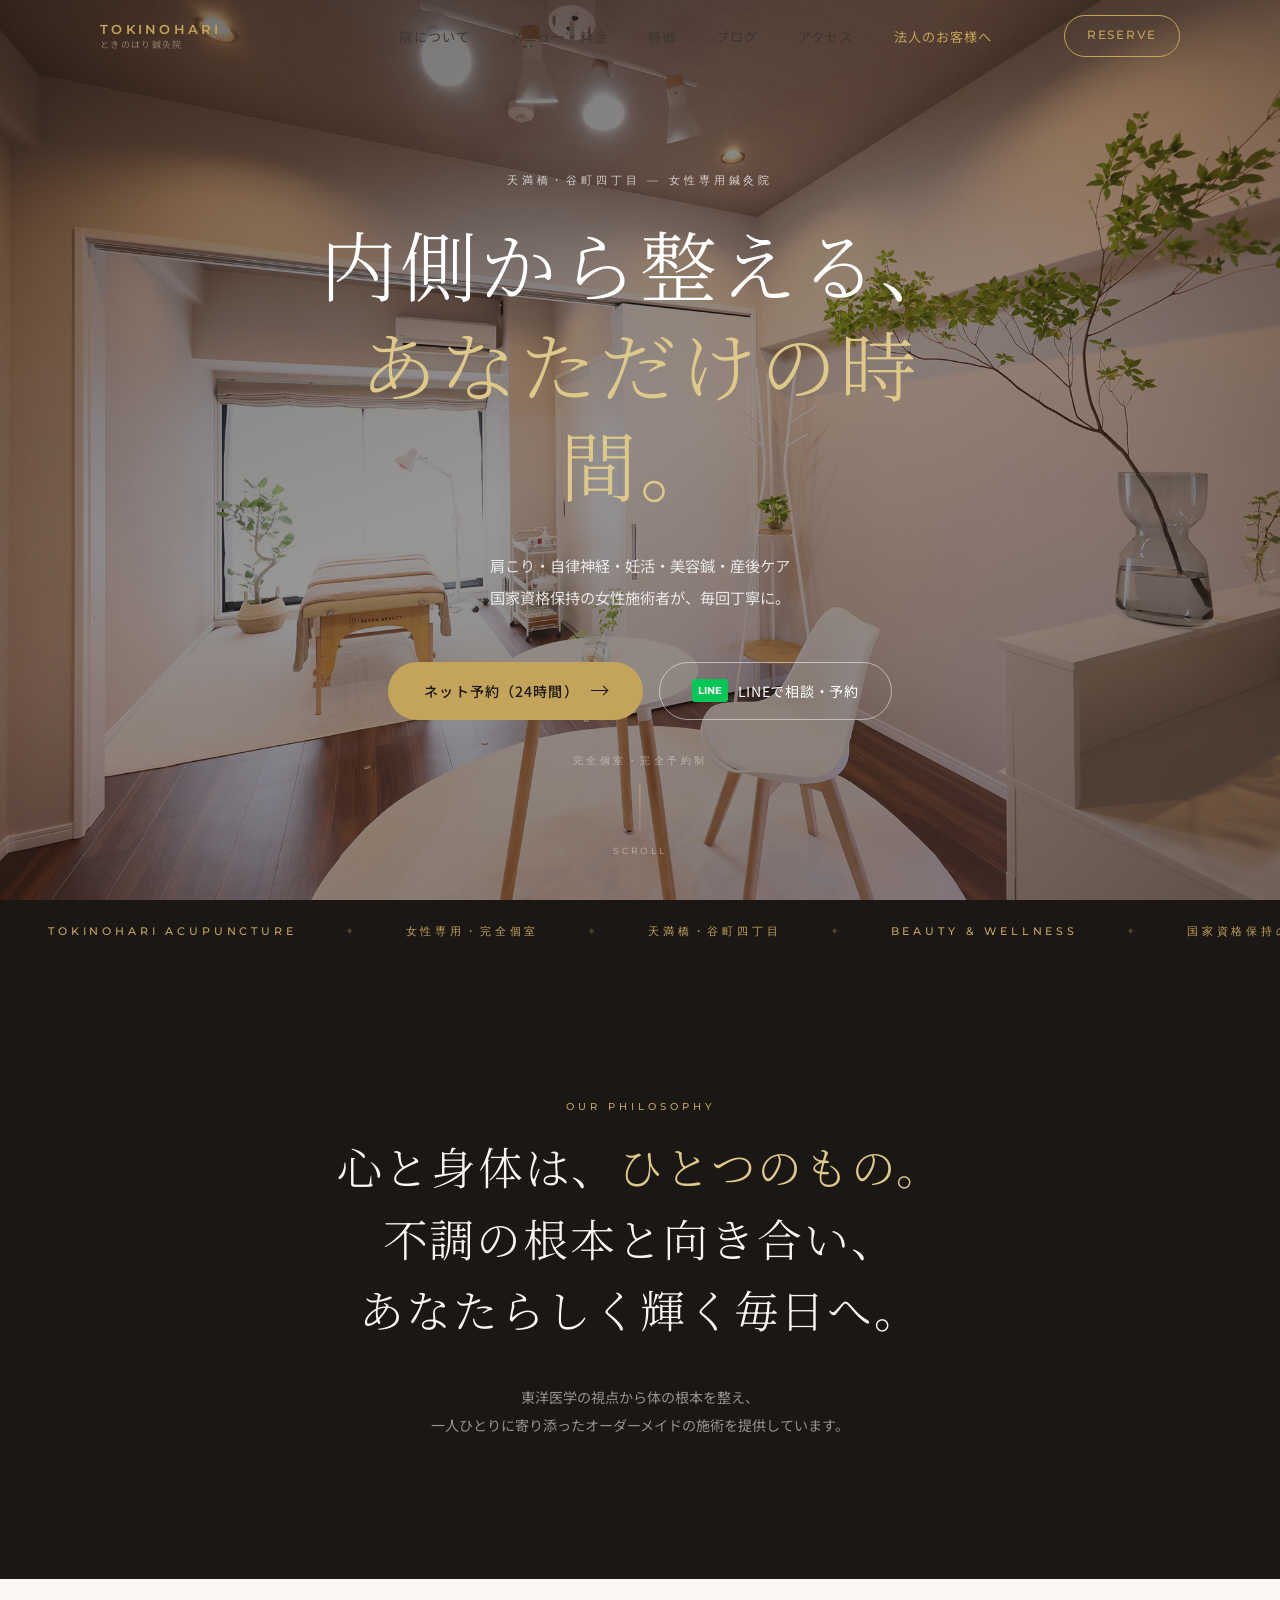
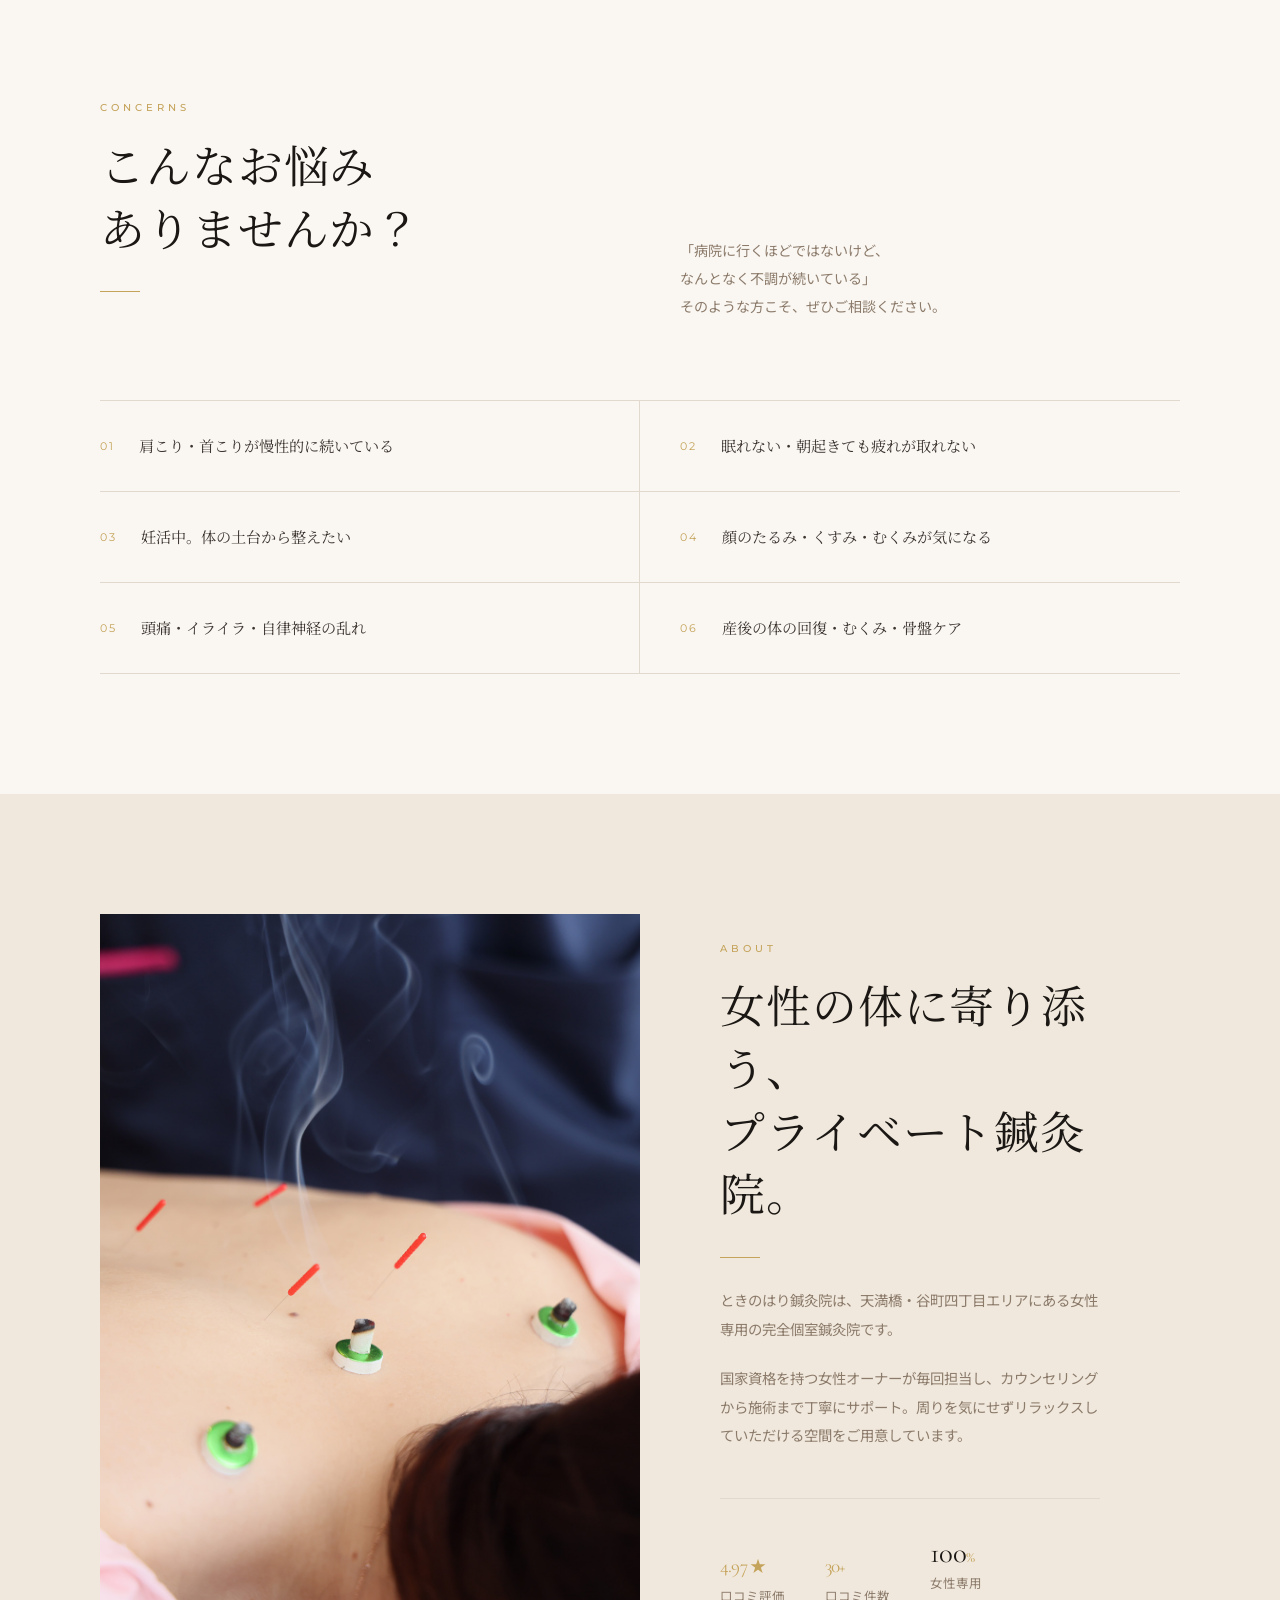
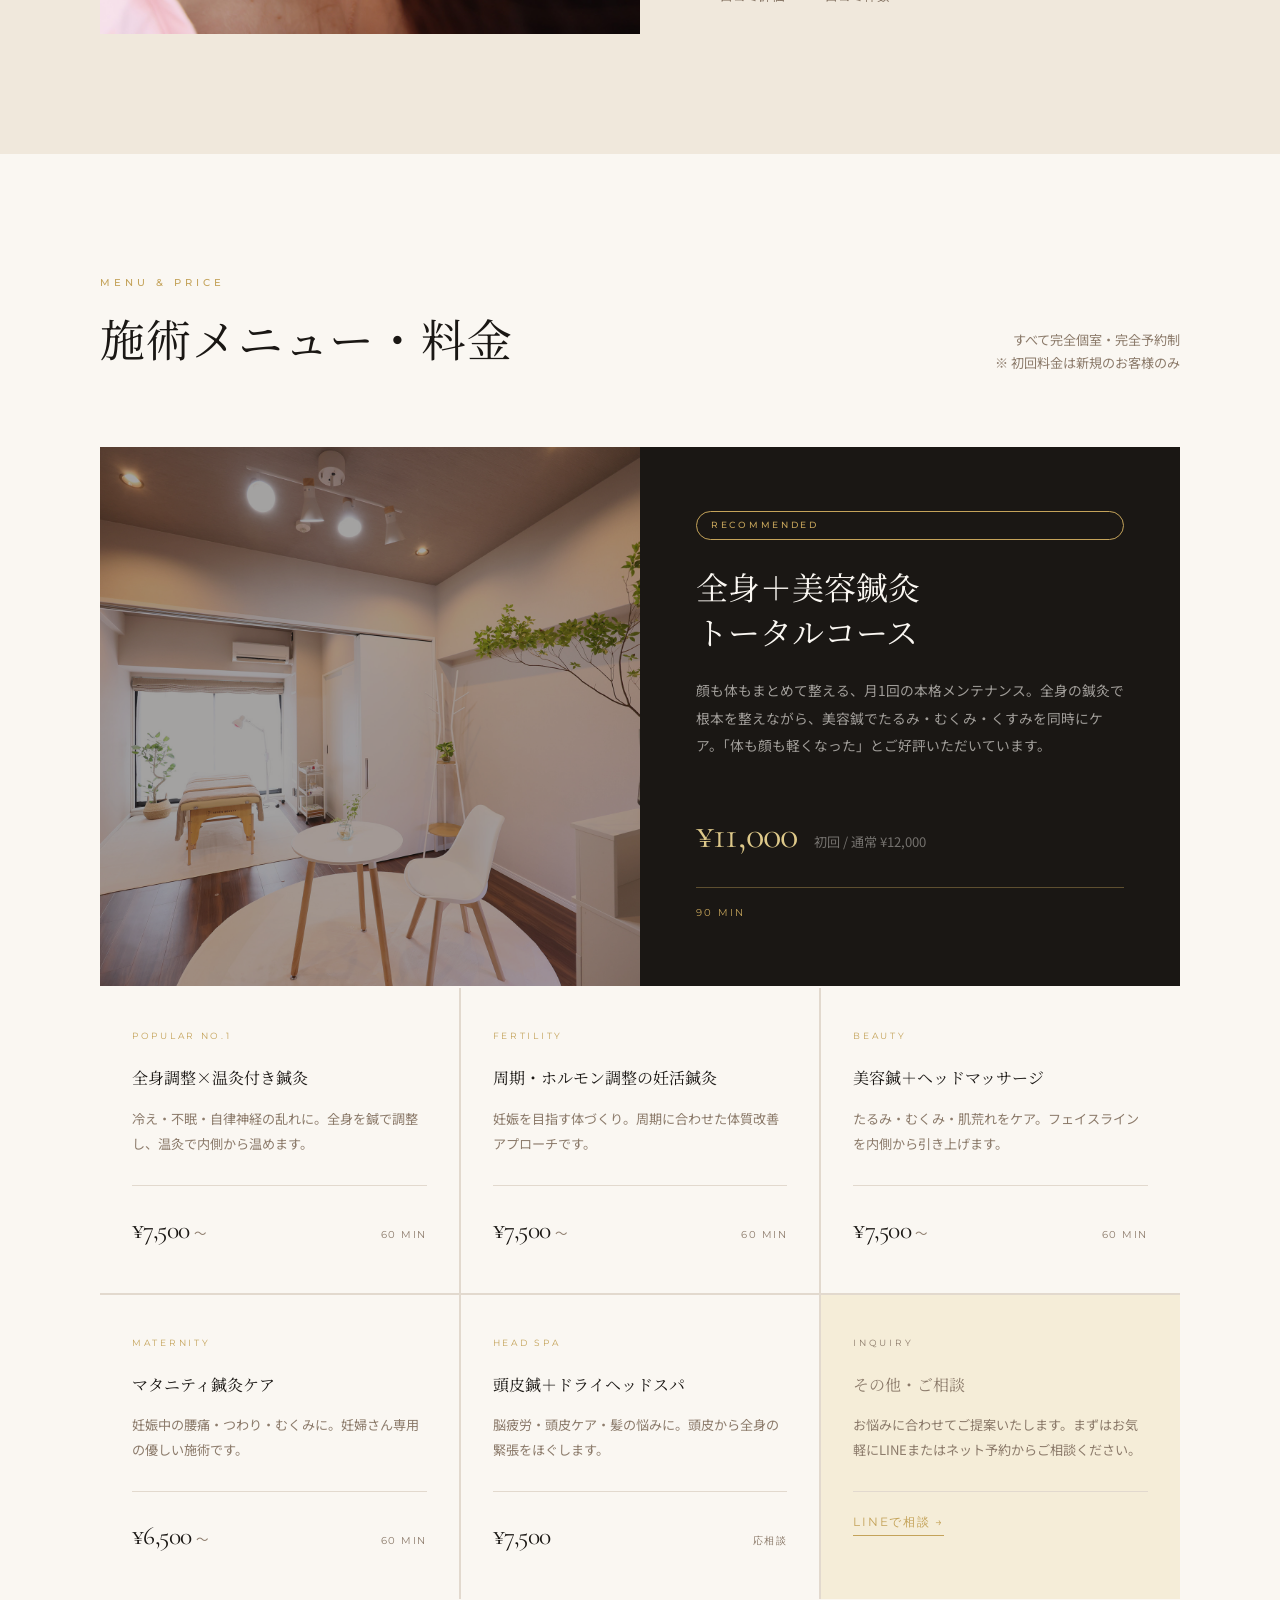
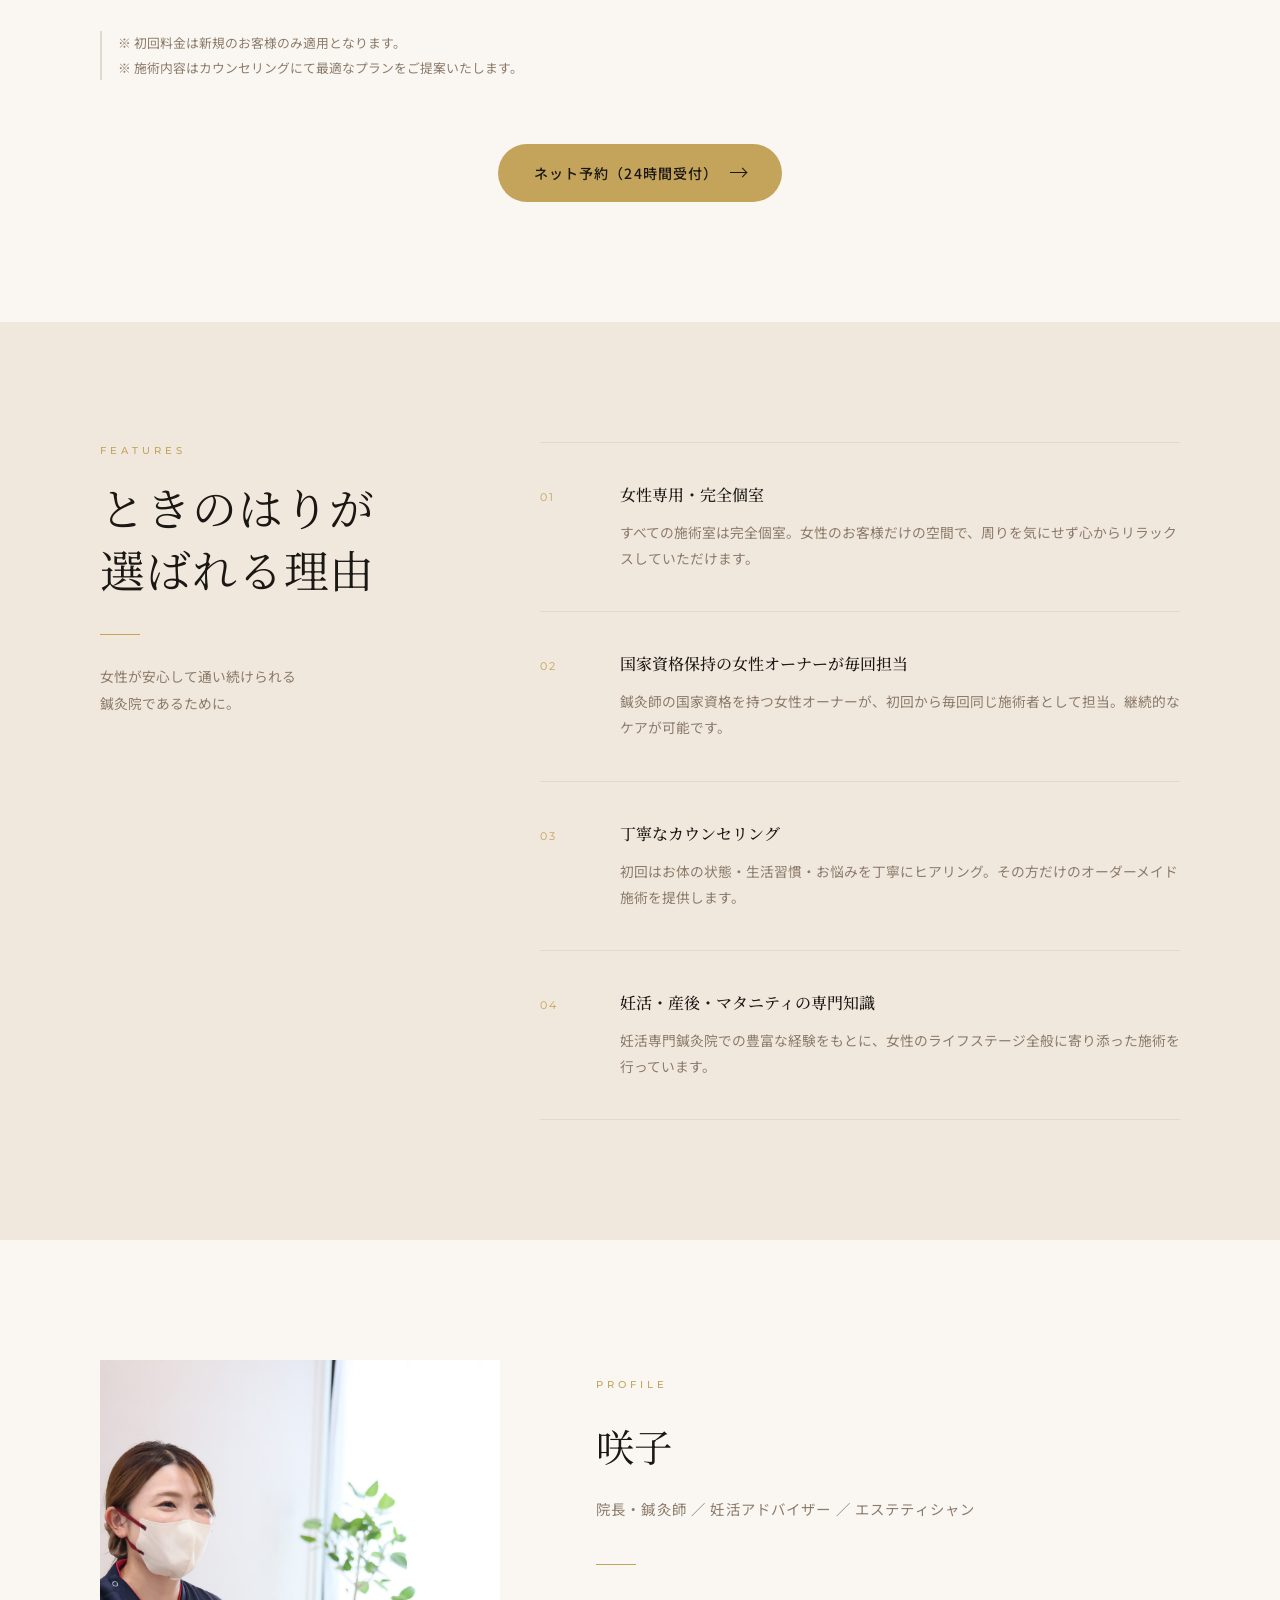
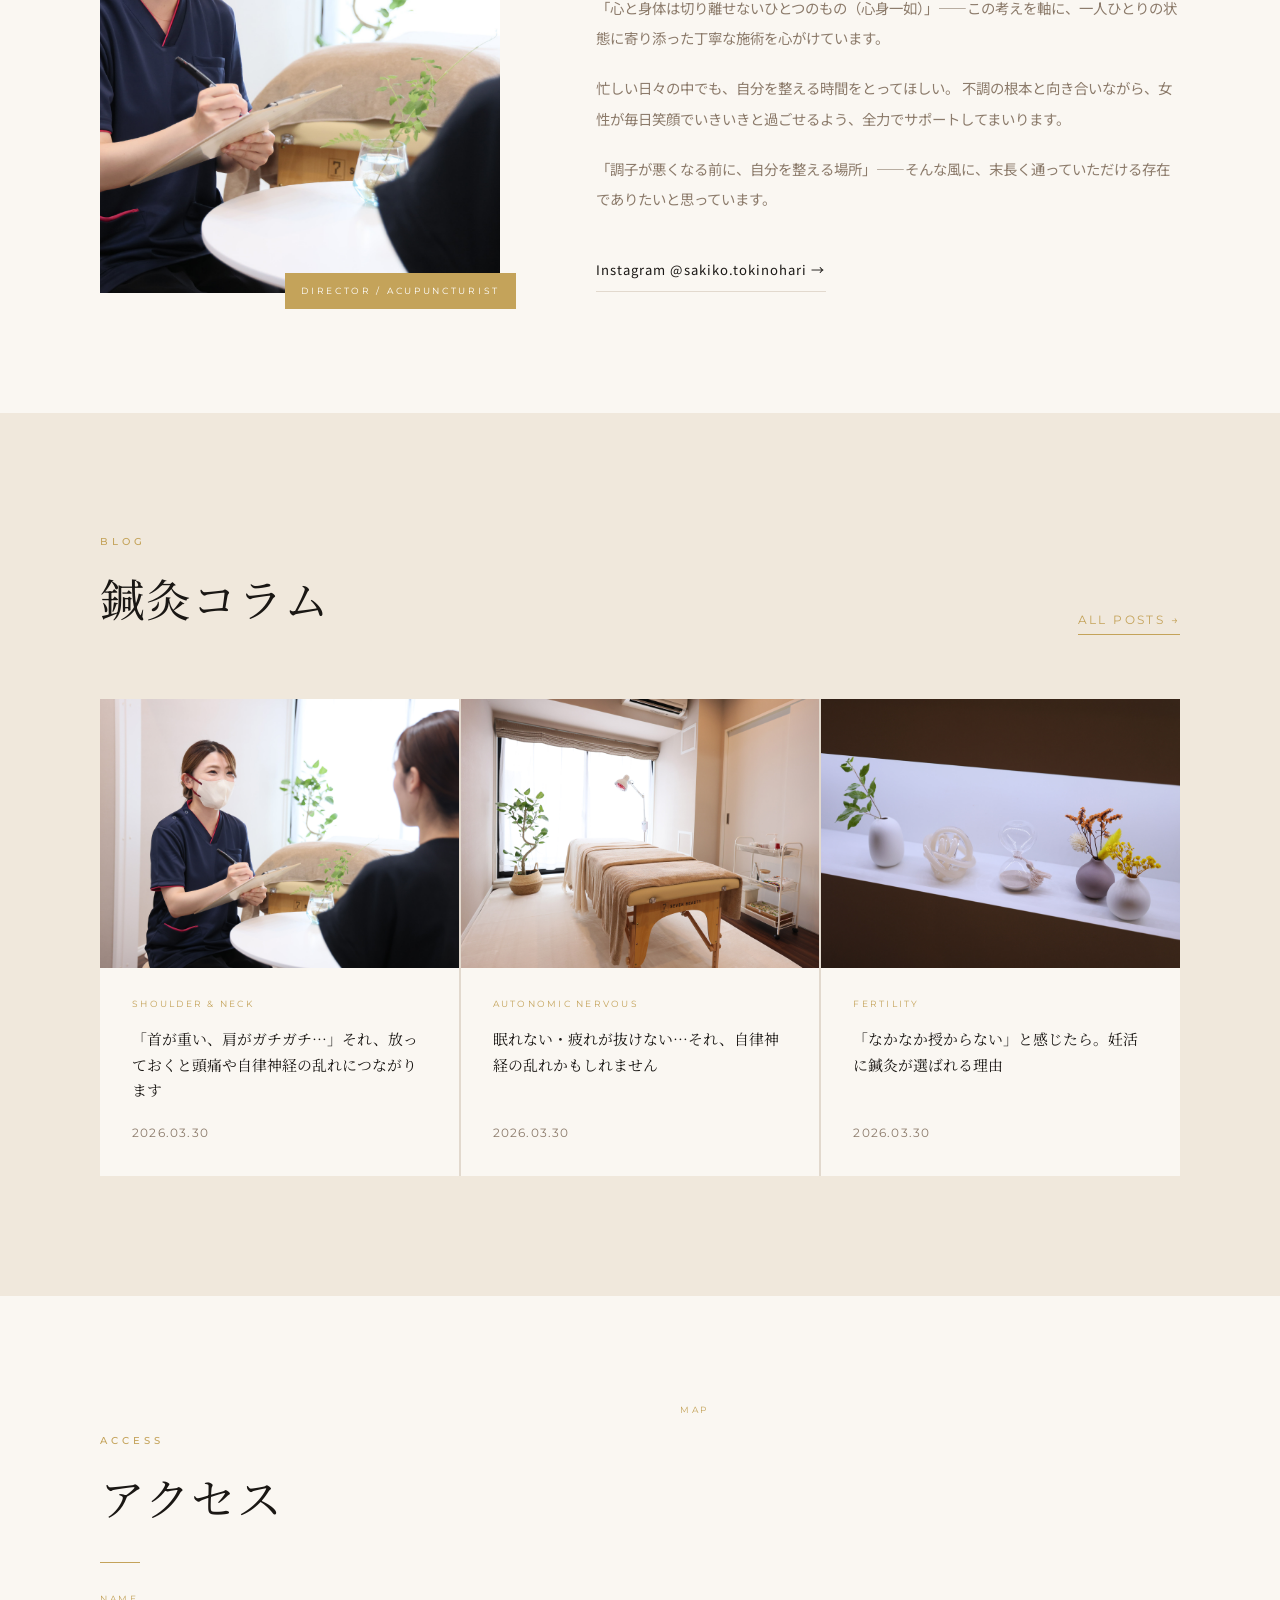
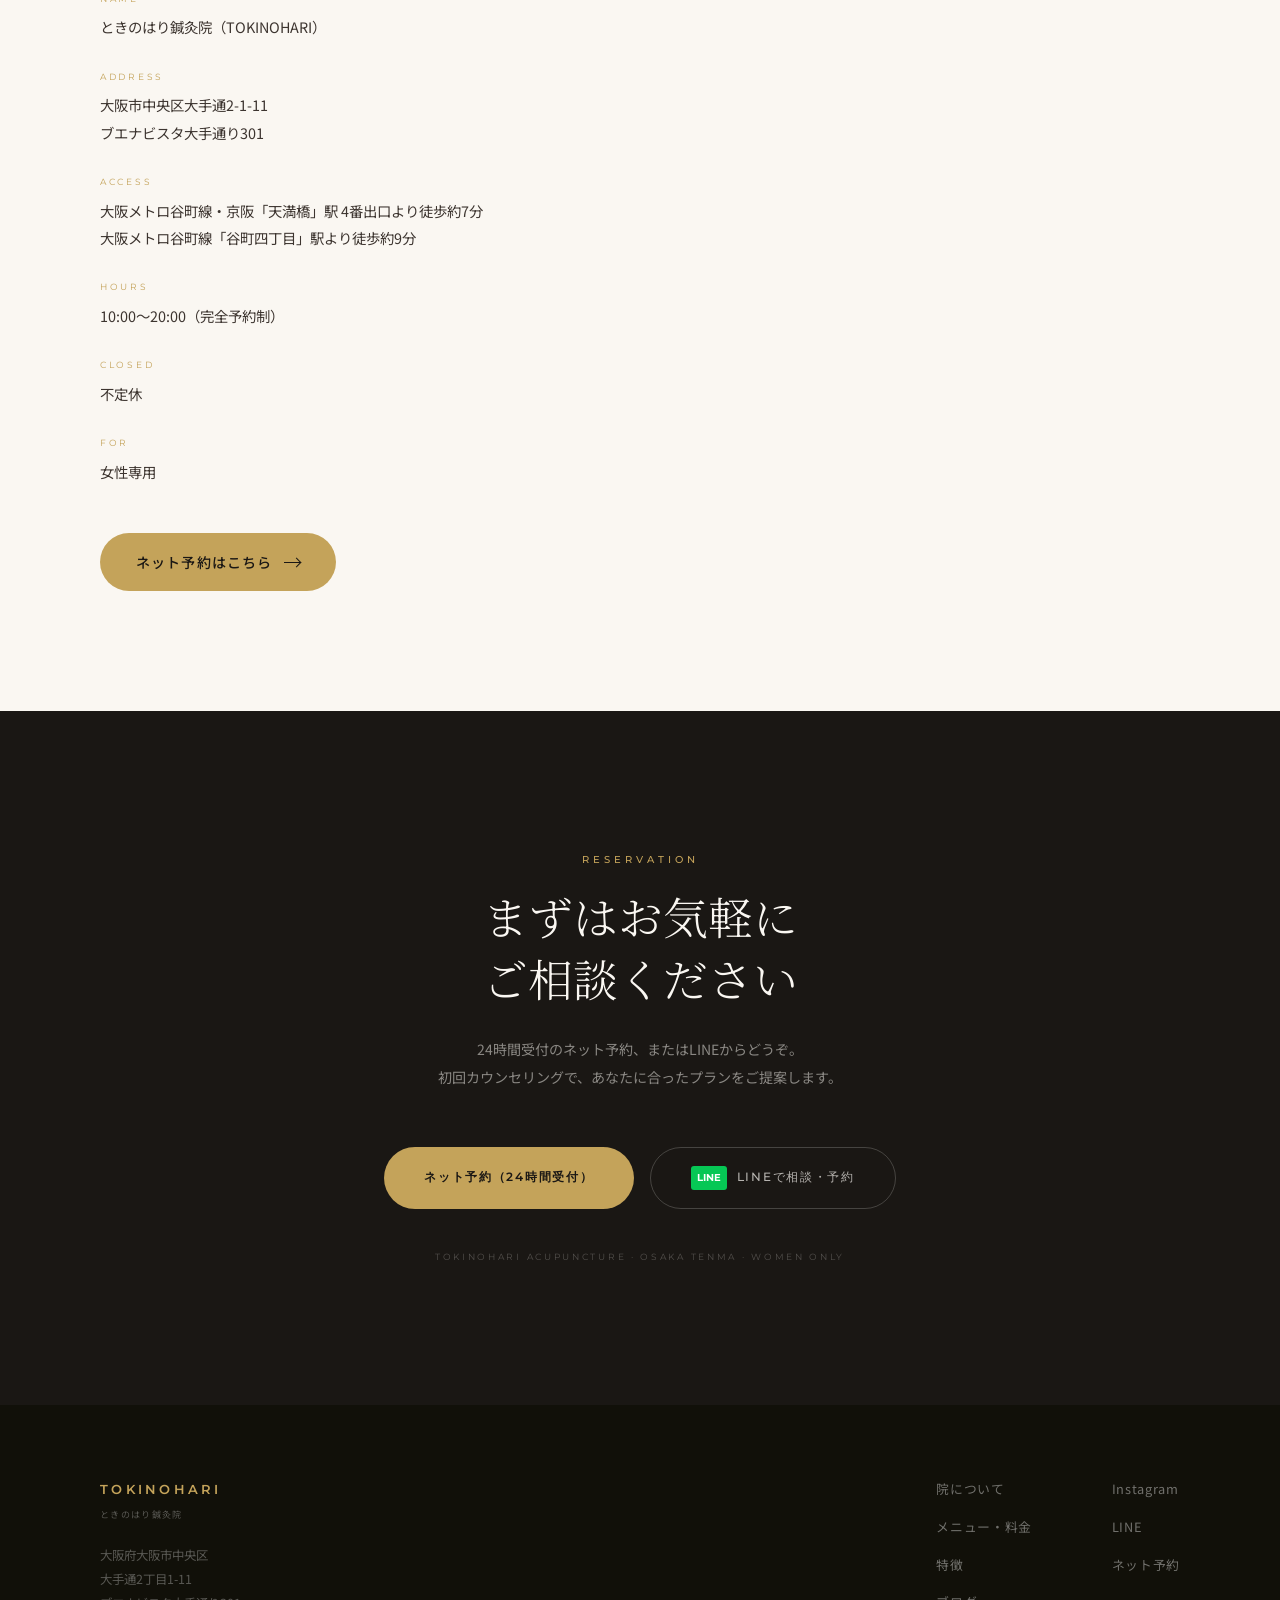
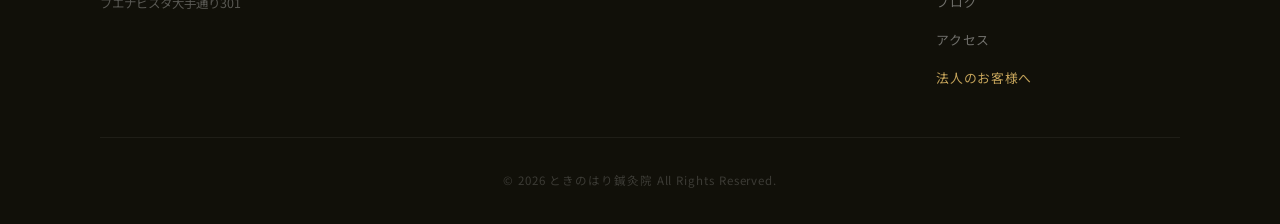
==== index.html @ f6f4e2ea "Initial commit: ときのはり鍼灸院 公式サイト" ====
<!DOCTYPE html>
<html lang="ja">
<head>
  <meta charset="UTF-8">
  <meta name="viewport" content="width=device-width, initial-scale=1.0">
  <title>ときのはり鍼灸院｜天満橋・谷町四丁目の女性専用鍼灸院</title>
  <meta name="description" content="天満橋・谷町四丁目の女性専用鍼灸院「ときのはり鍼灸院」。肩こり・首こり・自律神経・妊活・美容鍼・産後ケアに対応。完全個室・完全予約制。国家資格保持の女性施術者が毎回施術。">
  <meta name="keywords" content="谷町 鍼灸,天満橋 鍼灸,谷町四丁目 鍼灸院,天満橋 美容鍼,谷町 妊活鍼灸,天満橋 自律神経,女性専用 鍼灸院 大阪">

  <meta property="og:title" content="ときのはり鍼灸院｜天満橋・谷町四丁目の女性専用鍼灸院">
  <meta property="og:description" content="肩こり・自律神経・妊活・美容鍼。天満橋・谷町四丁目の女性専用完全個室鍼灸院。">
  <meta property="og:url" content="https://tokinohari.com/">
  <meta property="og:type" content="website">
  <meta property="og:image" content="https://tokinohari.com/images/hero.jpg">
  <meta property="og:image:width" content="1200">
  <meta property="og:image:height" content="630">
  <meta property="og:locale" content="ja_JP">
  <link rel="canonical" href="https://tokinohari.com/">

  <link rel="icon" type="image/svg+xml" href="favicon.svg">
  <link rel="apple-touch-icon" href="favicon.svg">

  <link rel="preconnect" href="https://fonts.googleapis.com">
  <link rel="preconnect" href="https://fonts.gstatic.com" crossorigin>
  <link href="https://fonts.googleapis.com/css2?family=Cormorant+Garamond:ital,wght@0,300;0,400;0,500;1,300;1,400&family=Noto+Sans+JP:wght@300;400;500&family=Noto+Serif+JP:wght@300;400&family=Montserrat:wght@300;400;500;600&display=swap" rel="stylesheet">

  <script type="application/ld+json">
  {
    "@context": "https://schema.org",
    "@type": "HealthAndBeautyBusiness",
    "name": "ときのはり鍼灸院",
    "alternateName": "TOKINOHARI",
    "description": "天満橋・谷町四丁目の女性専用鍼灸院。肩こり・自律神経・妊活・美容鍼・産後ケア対応。完全個室・完全予約制。",
    "url": "https://tokinohari.com/",
    "sameAs": ["https://lin.ee/5tpBmgf","https://www.instagram.com/sakiko.tokinohari/"],
    "address": {
      "@type": "PostalAddress",
      "streetAddress": "大手通2-1-11 ブエナビスタ大手通り301",
      "addressLocality": "大阪市中央区",
      "addressRegion": "大阪府",
      "postalCode": "540-0002",
      "addressCountry": "JP"
    },
    "geo": { "@type": "GeoCoordinates", "latitude": 34.6878, "longitude": 135.5148 },
    "openingHours": "Mo-Su 10:00-20:00",
    "priceRange": "¥¥",
    "aggregateRating": { "@type": "AggregateRating", "ratingValue": "4.97", "reviewCount": "30" }
  }
  </script>

  <link rel="stylesheet" href="css/style.css">
</head>
<body>

  <!-- Header -->
  <header id="header">
    <div class="header-inner">
      <a href="#top" class="logo">
        <span class="logo-en">TOKINOHARI</span>
        <span class="logo-ja">ときのはり鍼灸院</span>
      </a>
      <nav class="nav-pc">
        <ul>
          <li><a href="#about">院について</a></li>
          <li><a href="#menu">メニュー・料金</a></li>
          <li><a href="#features">特徴</a></li>
          <li><a href="#blog">ブログ</a></li>
          <li><a href="#access">アクセス</a></li>
          <li><a href="corporate.html" style="color:var(--gold);">法人のお客様へ</a></li>
        </ul>
      </nav>
      <a href="https://airrsv.net/tokinohari/calendar" target="_blank" rel="noopener" class="header-reserve">
        RESERVE
      </a>
      <button class="hamburger" id="hamburger" aria-label="メニュー">
        <span></span><span></span><span></span>
      </button>
    </div>

    <!-- SP Menu -->
    <nav class="nav-sp" id="navSp">
      <a href="#about" class="sp-link">院について</a>
      <a href="#menu" class="sp-link">メニュー・料金</a>
      <a href="#features" class="sp-link">特徴</a>
      <a href="#blog" class="sp-link">ブログ</a>
      <a href="#access" class="sp-link">アクセス</a>
      <a href="https://airrsv.net/tokinohari/calendar" target="_blank" rel="noopener" class="sp-link sp-reserve">ネット予約</a>
    </nav>
  </header>

  <!-- Hero -->
  <section id="top" class="hero">
    <div class="hero-bg">
      <img src="images/hero.jpg" alt="ときのはり鍼灸院" class="hero-image" loading="eager">
      <div class="hero-overlay"></div>
    </div>
    <div class="hero-content">
      <p class="hero-eyebrow">天満橋・谷町四丁目 &#x2014; 女性専用鍼灸院</p>
      <h1 class="hero-title">
        内側から整える、<br>
        <em>あなただけの時間。</em>
      </h1>
      <p class="hero-body">
        肩こり・自律神経・妊活・美容鍼・産後ケア<br>
        国家資格保持の女性施術者が、毎回丁寧に。
      </p>
      <div class="hero-actions">
        <a href="https://airrsv.net/tokinohari/calendar" target="_blank" rel="noopener" class="btn-primary">
          ネット予約（24時間）
          <span class="arrow"></span>
        </a>
        <a href="https://lin.ee/5tpBmgf" target="_blank" rel="noopener" class="btn-secondary">
          <span class="btn-line-icon">LINE</span>
          LINEで相談・予約
        </a>
      </div>
      <p class="hero-note">完全個室・完全予約制</p>
    </div>
    <div class="hero-scroll-indicator">
      <div class="scroll-track"><div class="scroll-thumb"></div></div>
      <span class="scroll-text">SCROLL</span>
    </div>
  </section>

  <!-- Ticker -->
  <div class="ticker" aria-hidden="true">
    <div class="ticker-inner">
      <span class="ticker-item">TOKINOHARI ACUPUNCTURE</span>
      <span class="ticker-item ticker-sep">✦</span>
      <span class="ticker-item">女性専用・完全個室</span>
      <span class="ticker-item ticker-sep">✦</span>
      <span class="ticker-item">天満橋・谷町四丁目</span>
      <span class="ticker-item ticker-sep">✦</span>
      <span class="ticker-item">BEAUTY & WELLNESS</span>
      <span class="ticker-item ticker-sep">✦</span>
      <span class="ticker-item">国家資格保持の女性施術者</span>
      <span class="ticker-item ticker-sep">✦</span>
      <span class="ticker-item">ONLINE RESERVATION 24H</span>
      <span class="ticker-item ticker-sep">✦</span>
    </div>
  </div>

  <!-- Philosophy -->
  <section class="philosophy">
    <div class="container" style="text-align:center;">
      <span class="label reveal">OUR PHILOSOPHY</span>
      <p class="philosophy-quote reveal reveal-delay-1">
        心と身体は、<em>ひとつのもの。</em><br>
        不調の根本と向き合い、<br>
        あなたらしく輝く毎日へ。
      </p>
      <p class="philosophy-body reveal reveal-delay-2">
        東洋医学の視点から体の根本を整え、<br>
        一人ひとりに寄り添ったオーダーメイドの施術を提供しています。
      </p>
    </div>
  </section>

  <!-- Concerns -->
  <section class="concerns">
    <div class="container">
      <div class="concerns-header">
        <div class="reveal">
          <span class="label">CONCERNS</span>
          <h2 class="section-heading">こんなお悩み<br>ありませんか？</h2>
          <div class="divider"></div>
        </div>
        <p class="reveal reveal-delay-1" style="font-size:0.88rem;color:var(--taupe);line-height:2;">
          「病院に行くほどではないけど、<br>
          なんとなく不調が続いている」<br>
          そのような方こそ、ぜひご相談ください。
        </p>
      </div>

      <div class="concerns-list" data-stagger>
        <div class="concern-item">
          <span class="concern-num">01</span>
          <p class="concern-text">肩こり・首こりが慢性的に続いている</p>
        </div>
        <div class="concern-item">
          <span class="concern-num">02</span>
          <p class="concern-text">眠れない・朝起きても疲れが取れない</p>
        </div>
        <div class="concern-item">
          <span class="concern-num">03</span>
          <p class="concern-text">妊活中。体の土台から整えたい</p>
        </div>
        <div class="concern-item">
          <span class="concern-num">04</span>
          <p class="concern-text">顔のたるみ・くすみ・むくみが気になる</p>
        </div>
        <div class="concern-item">
          <span class="concern-num">05</span>
          <p class="concern-text">頭痛・イライラ・自律神経の乱れ</p>
        </div>
        <div class="concern-item">
          <span class="concern-num">06</span>
          <p class="concern-text">産後の体の回復・むくみ・骨盤ケア</p>
        </div>
      </div>
    </div>
  </section>

  <!-- About -->
  <section id="about" class="about">
    <div class="container">
      <div class="about-inner">
        <div class="about-image-wrap reveal">
          <img src="images/about.jpg" alt="ときのはり鍼灸院 施術風景" class="about-img">
          <div class="about-image-accent"></div>
        </div>
        <div class="about-content">
          <span class="label reveal">ABOUT</span>
          <h2 class="section-heading reveal reveal-delay-1">
            女性の体に寄り添う、<br>
            プライベート鍼灸院。
          </h2>
          <div class="divider reveal reveal-delay-2"></div>
          <p class="reveal reveal-delay-2">
            ときのはり鍼灸院は、天満橋・谷町四丁目エリアにある女性専用の完全個室鍼灸院です。
          </p>
          <p class="reveal reveal-delay-3">
            国家資格を持つ女性オーナーが毎回担当し、カウンセリングから施術まで丁寧にサポート。周りを気にせずリラックスしていただける空間をご用意しています。
          </p>
          <div class="about-stats reveal reveal-delay-4">
            <div class="stat">
              <span class="stat-num">
                <span data-target="4.97">0</span><span style="font-size:1rem;color:var(--gold)"> ★</span>
              </span>
              <span class="stat-label">口コミ評価</span>
            </div>
            <div class="stat">
              <span class="stat-num">
                <span data-target="30">0</span><span style="font-size:1rem;color:var(--gold)">+</span>
              </span>
              <span class="stat-label">口コミ件数</span>
            </div>
            <div class="stat">
              <span class="stat-num" style="font-size:1.8rem;">
                100<span style="font-size:1rem;color:var(--gold)">%</span>
              </span>
              <span class="stat-label">女性専用</span>
            </div>
          </div>
        </div>
      </div>
    </div>
  </section>

  <!-- Menu -->
  <section id="menu" class="menu-section">
    <div class="container">
      <div class="menu-header reveal">
        <div>
          <span class="label">MENU &amp; PRICE</span>
          <h2 class="section-heading">施術メニュー・料金</h2>
        </div>
        <div class="menu-header-right">
          すべて完全個室・完全予約制<br>
          ※ 初回料金は新規のお客様のみ
        </div>
      </div>

      <!-- Featured -->
      <div class="menu-featured reveal">
        <div class="menu-featured-image">
          <img src="images/hero.jpg" alt="全身＋美容鍼灸トータルコース">
        </div>
        <div class="menu-featured-content">
          <span class="menu-badge-premium">RECOMMENDED</span>
          <h3 class="menu-featured-title">全身＋美容鍼灸<br>トータルコース</h3>
          <p class="menu-featured-desc">
            顔も体もまとめて整える、月1回の本格メンテナンス。全身の鍼灸で根本を整えながら、美容鍼でたるみ・むくみ・くすみを同時にケア。「体も顔も軽くなった」とご好評いただいています。
          </p>
          <div class="menu-featured-price">
            <span class="menu-price-main">¥11,000</span>
            <span class="menu-price-sub">初回 / 通常 ¥12,000</span>
          </div>
          <span class="menu-time-badge">90 MIN</span>
        </div>
      </div>

      <!-- Grid -->
      <div class="menu-grid" data-stagger>
        <div class="menu-card">
          <p class="menu-card-label">POPULAR NO.1</p>
          <h3>全身調整×温灸付き鍼灸</h3>
          <p class="menu-card-desc">冷え・不眠・自律神経の乱れに。全身を鍼で調整し、温灸で内側から温めます。</p>
          <div class="menu-card-footer">
            <span class="menu-card-price">¥7,500<small>〜</small></span>
            <span class="menu-card-time">60 MIN</span>
          </div>
        </div>
        <div class="menu-card">
          <p class="menu-card-label">FERTILITY</p>
          <h3>周期・ホルモン調整の妊活鍼灸</h3>
          <p class="menu-card-desc">妊娠を目指す体づくり。周期に合わせた体質改善アプローチです。</p>
          <div class="menu-card-footer">
            <span class="menu-card-price">¥7,500<small>〜</small></span>
            <span class="menu-card-time">60 MIN</span>
          </div>
        </div>
        <div class="menu-card">
          <p class="menu-card-label">BEAUTY</p>
          <h3>美容鍼＋ヘッドマッサージ</h3>
          <p class="menu-card-desc">たるみ・むくみ・肌荒れをケア。フェイスラインを内側から引き上げます。</p>
          <div class="menu-card-footer">
            <span class="menu-card-price">¥7,500<small>〜</small></span>
            <span class="menu-card-time">60 MIN</span>
          </div>
        </div>
        <div class="menu-card">
          <p class="menu-card-label">MATERNITY</p>
          <h3>マタニティ鍼灸ケア</h3>
          <p class="menu-card-desc">妊娠中の腰痛・つわり・むくみに。妊婦さん専用の優しい施術です。</p>
          <div class="menu-card-footer">
            <span class="menu-card-price">¥6,500<small>〜</small></span>
            <span class="menu-card-time">60 MIN</span>
          </div>
        </div>
        <div class="menu-card">
          <p class="menu-card-label">HEAD SPA</p>
          <h3>頭皮鍼＋ドライヘッドスパ</h3>
          <p class="menu-card-desc">脳疲労・頭皮ケア・髪の悩みに。頭皮から全身の緊張をほぐします。</p>
          <div class="menu-card-footer">
            <span class="menu-card-price">¥7,500</span>
            <span class="menu-card-time">応相談</span>
          </div>
        </div>
        <div class="menu-card" style="background:var(--gold-pale);">
          <p class="menu-card-label" style="color:var(--taupe);">INQUIRY</p>
          <h3 style="color:var(--taupe);">その他・ご相談</h3>
          <p class="menu-card-desc">お悩みに合わせてご提案いたします。まずはお気軽にLINEまたはネット予約からご相談ください。</p>
          <div class="menu-card-footer">
            <a href="https://lin.ee/5tpBmgf" target="_blank" rel="noopener" style="font-family:var(--font-en);font-size:0.72rem;letter-spacing:0.15em;color:var(--gold);border-bottom:1px solid var(--gold);padding-bottom:2px;">
              LINEで相談 →
            </a>
          </div>
        </div>
      </div>

      <p class="menu-footnote reveal" style="margin-top:32px;">
        ※ 初回料金は新規のお客様のみ適用となります。<br>
        ※ 施術内容はカウンセリングにて最適なプランをご提案いたします。
      </p>

      <div class="menu-cta reveal">
        <a href="https://airrsv.net/tokinohari/calendar" target="_blank" rel="noopener" class="btn-primary">
          ネット予約（24時間受付）
          <span class="arrow"></span>
        </a>
      </div>
    </div>
  </section>

  <!-- Features -->
  <section id="features" class="features">
    <div class="container">
      <div class="features-inner">
        <div class="features-left">
          <span class="label reveal">FEATURES</span>
          <h2 class="section-heading reveal reveal-delay-1">
            ときのはりが<br>選ばれる理由
          </h2>
          <div class="divider reveal reveal-delay-2"></div>
          <p class="reveal reveal-delay-2" style="font-size:0.86rem;color:var(--taupe);line-height:2;margin-top:8px;">
            女性が安心して通い続けられる<br>鍼灸院であるために。
          </p>
        </div>
        <div class="features-list">
          <div class="feature-item reveal">
            <span class="feature-num">01</span>
            <div class="feature-content">
              <h3>女性専用・完全個室</h3>
              <p>すべての施術室は完全個室。女性のお客様だけの空間で、周りを気にせず心からリラックスしていただけます。</p>
            </div>
          </div>
          <div class="feature-item reveal reveal-delay-1">
            <span class="feature-num">02</span>
            <div class="feature-content">
              <h3>国家資格保持の女性オーナーが毎回担当</h3>
              <p>鍼灸師の国家資格を持つ女性オーナーが、初回から毎回同じ施術者として担当。継続的なケアが可能です。</p>
            </div>
          </div>
          <div class="feature-item reveal reveal-delay-2">
            <span class="feature-num">03</span>
            <div class="feature-content">
              <h3>丁寧なカウンセリング</h3>
              <p>初回はお体の状態・生活習慣・お悩みを丁寧にヒアリング。その方だけのオーダーメイド施術を提供します。</p>
            </div>
          </div>
          <div class="feature-item reveal reveal-delay-3">
            <span class="feature-num">04</span>
            <div class="feature-content">
              <h3>妊活・産後・マタニティの専門知識</h3>
              <p>妊活専門鍼灸院での豊富な経験をもとに、女性のライフステージ全般に寄り添った施術を行っています。</p>
            </div>
          </div>
        </div>
      </div>
    </div>
  </section>

  <!-- Profile -->
  <section id="profile" class="profile">
    <div class="container">
      <div class="profile-inner">
        <div class="profile-image-wrap reveal">
          <img src="images/profile.jpg" alt="ときのはり鍼灸院 院長 咲子" class="profile-img">
          <div class="profile-image-caption">DIRECTOR / ACUPUNCTURIST</div>
        </div>
        <div class="profile-content">
          <span class="label reveal">PROFILE</span>
          <div class="profile-name-block reveal reveal-delay-1">
            <h2 class="profile-name">咲子</h2>
            <p class="profile-title">院長・鍼灸師 ／ 妊活アドバイザー ／ エステティシャン</p>
          </div>
          <div class="divider reveal reveal-delay-2"></div>
          <p class="reveal reveal-delay-2">
            「心と身体は切り離せないひとつのもの（心身一如）」——この考えを軸に、一人ひとりの状態に寄り添った丁寧な施術を心がけています。
          </p>
          <p class="reveal reveal-delay-3">
            忙しい日々の中でも、自分を整える時間をとってほしい。
            不調の根本と向き合いながら、女性が毎日笑顔でいきいきと過ごせるよう、全力でサポートしてまいります。
          </p>
          <p class="reveal reveal-delay-4">
            「調子が悪くなる前に、自分を整える場所」——そんな風に、末長く通っていただける存在でありたいと思っています。
          </p>
          <div class="profile-sns reveal reveal-delay-5">
            <a href="https://www.instagram.com/sakiko.tokinohari/" target="_blank" rel="noopener" class="sns-link">
              Instagram @sakiko.tokinohari →
            </a>
          </div>
        </div>
      </div>
    </div>
  </section>

  <!-- Blog -->
  <section id="blog" class="blog-section">
    <div class="container">
      <div class="blog-header reveal">
        <div>
          <span class="label">BLOG</span>
          <h2 class="section-heading">鍼灸コラム</h2>
        </div>
        <a href="blog/index.html" class="blog-all-link">ALL POSTS →</a>
      </div>

      <div class="blog-grid">
        <article class="blog-card reveal">
          <a href="blog/kata-kori-20260330.html">
            <div class="blog-img-wrap">
              <img src="images/counseling.jpg" alt="首肩こり" class="blog-img" loading="lazy">
            </div>
            <div class="blog-card-body">
              <span class="blog-tag">SHOULDER &amp; NECK</span>
              <h3>「首が重い、肩がガチガチ…」それ、放っておくと頭痛や自律神経の乱れにつながります</h3>
              <p class="blog-date">2026.03.30</p>
            </div>
          </a>
        </article>
        <article class="blog-card reveal reveal-delay-1">
          <a href="blog/jiritsushinkei-20260330.html">
            <div class="blog-img-wrap">
              <img src="images/room.jpg" alt="自律神経" class="blog-img" loading="lazy">
            </div>
            <div class="blog-card-body">
              <span class="blog-tag">AUTONOMIC NERVOUS</span>
              <h3>眠れない・疲れが抜けない…それ、自律神経の乱れかもしれません</h3>
              <p class="blog-date">2026.03.30</p>
            </div>
          </a>
        </article>
        <article class="blog-card reveal reveal-delay-2">
          <a href="blog/ninkatsu-20260330.html">
            <div class="blog-img-wrap">
              <img src="images/interior.jpg" alt="妊活" class="blog-img" loading="lazy">
            </div>
            <div class="blog-card-body">
              <span class="blog-tag">FERTILITY</span>
              <h3>「なかなか授からない」と感じたら。妊活に鍼灸が選ばれる理由</h3>
              <p class="blog-date">2026.03.30</p>
            </div>
          </a>
        </article>
      </div>
    </div>
  </section>

  <!-- Access -->
  <section id="access" class="access">
    <div class="container">
      <div class="access-inner">
        <div class="access-content">
          <span class="label reveal">ACCESS</span>
          <h2 class="section-heading reveal reveal-delay-1">アクセス</h2>
          <div class="divider reveal reveal-delay-2"></div>
          <dl class="access-dl reveal reveal-delay-2">
            <dt>NAME</dt>
            <dd>ときのはり鍼灸院（TOKINOHARI）</dd>
            <dt>ADDRESS</dt>
            <dd>大阪市中央区大手通2-1-11<br>ブエナビスタ大手通り301</dd>
            <dt>ACCESS</dt>
            <dd>
              大阪メトロ谷町線・京阪「天満橋」駅 4番出口より徒歩約7分<br>
              大阪メトロ谷町線「谷町四丁目」駅より徒歩約9分
            </dd>
            <dt>HOURS</dt>
            <dd>10:00〜20:00（完全予約制）</dd>
            <dt>CLOSED</dt>
            <dd>不定休</dd>
            <dt>FOR</dt>
            <dd>女性専用</dd>
          </dl>
          <a href="https://airrsv.net/tokinohari/calendar" target="_blank" rel="noopener" class="btn-primary reveal reveal-delay-3">
            ネット予約はこちら
            <span class="arrow"></span>
          </a>
        </div>
        <div class="access-map-wrap reveal reveal-delay-2">
          <iframe
            src="https://www.google.com/maps/embed?pb=!1m18!1m12!1m3!1d3280.7!2d135.5148!3d34.6878!2m3!1f0!2f0!3f0!3m2!1i1024!2i768!4f13.1!3m3!1m2!1s0x0%3A0x0!2zMzTCsDQxJzE2LjEiTiAxMzXCsDMwJzUzLjMiRQ!5e0!3m2!1sja!2sjp!4v1"
            title="ときのはり鍼灸院 地図"
            loading="lazy"
            allowfullscreen
            referrerpolicy="no-referrer-when-downgrade">
          </iframe>
        </div>
      </div>
    </div>
  </section>

  <!-- CTA -->
  <section class="cta">
    <div class="container">
      <span class="label reveal">RESERVATION</span>
      <h2 class="reveal reveal-delay-1">まずはお気軽に<br>ご相談ください</h2>
      <p class="cta-body reveal reveal-delay-2">
        24時間受付のネット予約、またはLINEからどうぞ。<br>
        初回カウンセリングで、あなたに合ったプランをご提案します。
      </p>
      <div class="cta-actions reveal reveal-delay-3">
        <a href="https://airrsv.net/tokinohari/calendar" target="_blank" rel="noopener" class="btn-cta-primary">
          ネット予約（24時間受付）
        </a>
        <a href="https://lin.ee/5tpBmgf" target="_blank" rel="noopener" class="btn-cta-secondary">
          <span class="btn-line-icon">LINE</span>
          LINEで相談・予約
        </a>
      </div>
      <p class="cta-footnote reveal reveal-delay-4">TOKINOHARI ACUPUNCTURE · OSAKA TENMA · WOMEN ONLY</p>
    </div>
  </section>

  <!-- Footer -->
  <footer class="footer">
    <div class="container">
      <div class="footer-inner">
        <div class="footer-brand">
          <span class="logo-en">TOKINOHARI</span>
          <span class="logo-ja">ときのはり鍼灸院</span>
          <p class="footer-address">
            大阪府大阪市中央区<br>
            大手通2丁目1-11<br>
            ブエナビスタ大手通り301
          </p>
        </div>
        <nav class="footer-nav">
          <a href="#about">院について</a>
          <a href="#menu">メニュー・料金</a>
          <a href="#features">特徴</a>
          <a href="#blog">ブログ</a>
          <a href="#access">アクセス</a>
          <a href="corporate.html" style="color:var(--gold);">法人のお客様へ</a>
        </nav>
        <div class="footer-sns">
          <a href="https://www.instagram.com/sakiko.tokinohari/" target="_blank" rel="noopener">Instagram</a>
          <a href="https://lin.ee/5tpBmgf" target="_blank" rel="noopener">LINE</a>
          <a href="https://airrsv.net/tokinohari/calendar" target="_blank" rel="noopener">ネット予約</a>
        </div>
      </div>
      <p class="footer-copy">&copy; 2026 ときのはり鍼灸院 All Rights Reserved.</p>
    </div>
  </footer>

  <!-- Float Buttons (mobile) -->
  <div class="float-btns">
    <a href="https://airrsv.net/tokinohari/calendar" target="_blank" rel="noopener" class="float-btn float-btn-air">
      ネット予約
    </a>
    <a href="https://lin.ee/5tpBmgf" target="_blank" rel="noopener" class="float-btn float-btn-line">
      <span class="btn-line-icon">LINE</span>予約
    </a>
  </div>

  <script src="js/main.js"></script>
</body>
</html>
---- css/style.css ----
/* =============================================
   TOKINOHARI — Luxury Redesign
   Designer-grade stylesheet
   ============================================= */

/* ── Reset ── */
*, *::before, *::after { box-sizing: border-box; margin: 0; padding: 0; }

/* ── Design Tokens ── */
:root {
  --ink:        #1A1714;
  --ink-soft:   #3D3530;
  --warm-white: #FAF7F2;
  --cream:      #F0E8DC;
  --cream-dark: #E4D8C8;
  --gold:       #C4A35A;
  --gold-light: #DEC98A;
  --gold-pale:  #F5EDD8;
  --sage:       #7A8C7A;
  --taupe:      #8C7B6B;
  --border:     #E2D9CE;

  --font-display: 'Cormorant Garamond', 'Noto Serif JP', serif;
  --font-serif:   'Noto Serif JP', serif;
  --font-sans:    'Noto Sans JP', sans-serif;
  --font-en:      'Montserrat', sans-serif;

  --ease-out: cubic-bezier(0.16, 1, 0.3, 1);
  --ease-in-out: cubic-bezier(0.65, 0, 0.35, 1);
  --dur: 0.7s;
}

html { scroll-behavior: smooth; font-size: 16px; }

body {
  font-family: var(--font-sans);
  color: var(--ink);
  background: var(--warm-white);
  line-height: 1.85;
  -webkit-font-smoothing: antialiased;
  overflow-x: hidden;
}

img { max-width: 100%; height: auto; display: block; }
a { text-decoration: none; color: inherit; }
ul, ol { list-style: none; }

.container {
  max-width: 1160px;
  margin: 0 auto;
  padding: 0 40px;
}

/* ── Section Base ── */
section { padding: 120px 0; }

.label {
  font-family: var(--font-en);
  font-size: 10px;
  font-weight: 500;
  letter-spacing: 0.4em;
  color: var(--gold);
  text-transform: uppercase;
  display: block;
  margin-bottom: 20px;
}

.section-heading {
  font-family: var(--font-display);
  font-size: clamp(1.8rem, 3.5vw, 2.8rem);
  font-weight: 400;
  line-height: 1.4;
  letter-spacing: 0.02em;
  color: var(--ink);
}

.divider {
  width: 40px;
  height: 1px;
  background: var(--gold);
  margin: 28px 0;
}

/* ── Scroll Animation ── */
.reveal {
  opacity: 0;
  transform: translateY(32px);
  transition: opacity var(--dur) var(--ease-out),
              transform var(--dur) var(--ease-out);
}
.reveal.visible {
  opacity: 1;
  transform: translateY(0);
}
.reveal-delay-1 { transition-delay: 0.1s; }
.reveal-delay-2 { transition-delay: 0.2s; }
.reveal-delay-3 { transition-delay: 0.3s; }
.reveal-delay-4 { transition-delay: 0.4s; }
.reveal-delay-5 { transition-delay: 0.5s; }

/* ── Header ── */
#header {
  position: fixed;
  top: 0; left: 0; right: 0;
  z-index: 200;
  transition: background 0.5s var(--ease-out),
              border-color 0.5s var(--ease-out),
              padding 0.4s var(--ease-out);
  border-bottom: 1px solid transparent;
}

#header.scrolled {
  background: rgba(250, 247, 242, 0.96);
  backdrop-filter: blur(12px);
  -webkit-backdrop-filter: blur(12px);
  border-color: var(--border);
}

.header-inner {
  max-width: 1160px;
  margin: 0 auto;
  padding: 0 40px;
  height: 72px;
  display: flex;
  align-items: center;
  gap: 48px;
}

.logo {
  display: flex;
  flex-direction: column;
  line-height: 1;
  flex-shrink: 0;
  gap: 4px;
}

.logo-en {
  font-family: var(--font-en);
  font-size: 13px;
  font-weight: 600;
  letter-spacing: 0.25em;
  color: var(--gold);
}

.logo-ja {
  font-size: 9px;
  color: var(--taupe);
  letter-spacing: 0.15em;
}

.nav-pc { margin-left: auto; }

.nav-pc ul {
  display: flex;
  gap: 40px;
}

.nav-pc a {
  font-size: 0.82rem;
  color: var(--ink-soft);
  letter-spacing: 0.08em;
  position: relative;
  padding-bottom: 2px;
}

.nav-pc a::after {
  content: '';
  position: absolute;
  bottom: -2px; left: 0;
  width: 0; height: 1px;
  background: var(--gold);
  transition: width 0.4s var(--ease-out);
}

.nav-pc a:hover::after { width: 100%; }
.nav-pc a:hover { color: var(--ink); }

.header-reserve {
  display: inline-flex;
  align-items: center;
  gap: 8px;
  font-family: var(--font-en);
  font-size: 0.72rem;
  font-weight: 500;
  letter-spacing: 0.15em;
  color: var(--gold);
  border: 1px solid var(--gold);
  padding: 9px 22px;
  border-radius: 50px;
  transition: background 0.3s, color 0.3s;
  margin-left: 24px;
  white-space: nowrap;
}

.header-reserve:hover {
  background: var(--gold);
  color: white;
}

.hamburger {
  display: none;
  flex-direction: column;
  gap: 6px;
  background: none;
  border: none;
  cursor: pointer;
  padding: 4px;
  margin-left: auto;
}

.hamburger span {
  display: block;
  width: 26px; height: 1px;
  background: var(--ink);
  transition: 0.4s var(--ease-out);
}

.hamburger.open span:nth-child(1) { transform: translateY(7px) rotate(45deg); }
.hamburger.open span:nth-child(2) { opacity: 0; }
.hamburger.open span:nth-child(3) { transform: translateY(-7px) rotate(-45deg); }

.nav-sp {
  position: fixed;
  inset: 0;
  background: var(--warm-white);
  z-index: 190;
  display: flex;
  flex-direction: column;
  align-items: center;
  justify-content: center;
  gap: 8px;
  opacity: 0;
  pointer-events: none;
  transition: opacity 0.4s var(--ease-out);
}

.nav-sp.open {
  opacity: 1;
  pointer-events: all;
}

.nav-sp a {
  font-family: var(--font-display);
  font-size: clamp(1.4rem, 5vw, 2rem);
  font-weight: 400;
  letter-spacing: 0.05em;
  color: var(--ink);
  padding: 12px 40px;
  transition: color 0.3s;
}

.nav-sp a:hover { color: var(--gold); }

.nav-sp .sp-reserve {
  margin-top: 24px;
  font-family: var(--font-en);
  font-size: 0.85rem;
  letter-spacing: 0.15em;
  color: var(--gold);
  border: 1px solid var(--gold);
  padding: 12px 32px;
  border-radius: 50px;
}

/* ── Hero ── */
.hero {
  position: relative;
  min-height: 100vh;
  display: flex;
  align-items: center;
  justify-content: center;
  padding: 0;
  overflow: hidden;
}

.hero-bg {
  position: absolute;
  inset: 0;
  z-index: 0;
}

.hero-image {
  width: 100%;
  height: 100%;
  object-fit: cover;
  object-position: center;
  transform: scale(1.05);
  transition: transform 10s var(--ease-out);
}

.hero-image.loaded { transform: scale(1); }

.hero-overlay {
  position: absolute;
  inset: 0;
  background: linear-gradient(
    160deg,
    rgba(26, 23, 20, 0.62) 0%,
    rgba(26, 23, 20, 0.45) 50%,
    rgba(26, 23, 20, 0.55) 100%
  );
}

.hero-content {
  position: relative;
  z-index: 2;
  text-align: center;
  padding: 120px 24px 80px;
  max-width: 760px;
  width: 100%;
}

.hero-eyebrow {
  font-family: var(--font-en);
  font-size: 11px;
  font-weight: 400;
  letter-spacing: 0.35em;
  color: rgba(255, 255, 255, 0.75);
  margin-bottom: 32px;
  display: block;
}

.hero-title {
  font-family: var(--font-display);
  font-size: clamp(2.6rem, 6vw, 5rem);
  font-weight: 300;
  line-height: 1.3;
  letter-spacing: 0.04em;
  color: #fff;
  margin-bottom: 28px;
}

.hero-title em {
  font-style: normal;
  color: var(--gold-light);
  display: block;
}

.hero-body {
  font-size: 0.95rem;
  color: rgba(255, 255, 255, 0.82);
  line-height: 2.1;
  margin-bottom: 48px;
}

.hero-actions {
  display: flex;
  gap: 16px;
  justify-content: center;
  flex-wrap: wrap;
}

.btn-primary {
  display: inline-flex;
  align-items: center;
  gap: 12px;
  background: var(--gold);
  color: var(--ink);
  font-family: var(--font-ja);
  font-size: 0.88rem;
  font-weight: 500;
  letter-spacing: 0.08em;
  padding: 16px 36px;
  border-radius: 50px;
  transition: background 0.3s, transform 0.3s var(--ease-out), box-shadow 0.3s;
}

.btn-primary:hover {
  background: var(--gold-light);
  transform: translateY(-3px);
  box-shadow: 0 8px 24px rgba(196, 163, 90, 0.4);
}

.btn-primary .arrow {
  width: 16px; height: 1px;
  background: currentColor;
  position: relative;
  transition: width 0.3s;
}

.btn-primary .arrow::after {
  content: '';
  position: absolute;
  right: 0; top: -3px;
  width: 7px; height: 7px;
  border-right: 1px solid currentColor;
  border-top: 1px solid currentColor;
  transform: rotate(45deg);
}

.btn-primary:hover .arrow { width: 24px; }

.btn-secondary {
  display: inline-flex;
  align-items: center;
  gap: 10px;
  color: #fff;
  font-size: 0.88rem;
  font-weight: 400;
  letter-spacing: 0.05em;
  padding: 15px 32px;
  border: 1px solid rgba(255,255,255,0.5);
  border-radius: 50px;
  transition: border-color 0.3s, background 0.3s;
}

.btn-secondary:hover {
  border-color: rgba(255,255,255,0.9);
  background: rgba(255,255,255,0.1);
}

.hero-note {
  margin-top: 32px;
  font-family: var(--font-en);
  font-size: 10px;
  letter-spacing: 0.35em;
  color: rgba(255, 255, 255, 0.45);
}

.hero-scroll-indicator {
  position: absolute;
  bottom: 40px;
  left: 50%;
  transform: translateX(-50%);
  display: flex;
  flex-direction: column;
  align-items: center;
  gap: 12px;
  z-index: 10;
}

.scroll-text {
  font-family: var(--font-en);
  font-size: 9px;
  letter-spacing: 0.3em;
  color: rgba(255,255,255,0.5);
}

.scroll-track {
  width: 1px;
  height: 48px;
  background: rgba(255,255,255,0.2);
  position: relative;
  overflow: hidden;
}

.scroll-thumb {
  position: absolute;
  top: 0; left: 0;
  width: 100%; height: 50%;
  background: var(--gold);
  animation: scrollAnim 2s ease-in-out infinite;
}

@keyframes scrollAnim {
  0%   { top: -50%; }
  100% { top: 150%; }
}

/* ── Ticker ── */
.ticker {
  background: var(--ink);
  padding: 14px 0;
  overflow: hidden;
  white-space: nowrap;
}

.ticker-inner {
  display: inline-flex;
  animation: ticker 28s linear infinite;
}

.ticker-item {
  font-family: var(--font-en);
  font-size: 11px;
  font-weight: 500;
  letter-spacing: 0.35em;
  color: var(--gold);
  padding: 0 48px;
}

.ticker-sep {
  color: rgba(196, 163, 90, 0.3);
  padding: 0;
}

@keyframes ticker {
  0%   { transform: translateX(0); }
  100% { transform: translateX(-50%); }
}

/* ── Philosophy ── */
.philosophy {
  background: var(--ink);
  color: var(--warm-white);
  text-align: center;
  padding: 140px 0;
}

.philosophy .label { color: var(--gold); }

.philosophy-quote {
  font-family: var(--font-display);
  font-size: clamp(1.6rem, 3.5vw, 3rem);
  font-weight: 300;
  line-height: 1.6;
  letter-spacing: 0.04em;
  color: var(--warm-white);
  max-width: 720px;
  margin: 0 auto 32px;
}

.philosophy-quote em {
  font-style: normal;
  color: var(--gold-light);
}

.philosophy-body {
  font-size: 0.88rem;
  color: rgba(250, 247, 242, 0.55);
  max-width: 480px;
  margin: 0 auto;
  line-height: 2;
}

/* ── Concerns ── */
.concerns {
  background: var(--warm-white);
}

.concerns-header {
  display: grid;
  grid-template-columns: 1fr 1fr;
  gap: 80px;
  align-items: end;
  margin-bottom: 80px;
}

.concerns-list {
  display: grid;
  grid-template-columns: repeat(2, 1fr);
  gap: 0;
  border-top: 1px solid var(--border);
}

.concern-item {
  padding: 32px 0;
  border-bottom: 1px solid var(--border);
  display: flex;
  align-items: center;
  gap: 24px;
  cursor: default;
  transition: background 0.3s;
}

.concern-item:nth-child(odd) {
  padding-right: 40px;
  border-right: 1px solid var(--border);
}

.concern-item:nth-child(even) {
  padding-left: 40px;
}

.concern-num {
  font-family: var(--font-en);
  font-size: 11px;
  letter-spacing: 0.2em;
  color: var(--gold);
  flex-shrink: 0;
}

.concern-text {
  font-family: var(--font-serif);
  font-size: 0.95rem;
  color: var(--ink-soft);
  line-height: 1.7;
}

/* ── About ── */
.about {
  background: var(--cream);
  padding: 120px 0;
}

.about-inner {
  display: grid;
  grid-template-columns: 1fr 1fr;
  gap: 0;
  align-items: center;
}

.about-image-wrap {
  position: relative;
  overflow: hidden;
}

.about-img {
  width: 100%;
  aspect-ratio: 3/4;
  object-fit: cover;
  display: block;
  transition: transform 0.8s var(--ease-out);
}

.about-image-wrap:hover .about-img { transform: scale(1.03); }

.about-image-accent {
  position: absolute;
  bottom: -24px;
  right: -24px;
  width: 160px;
  height: 160px;
  border: 1px solid var(--gold);
  z-index: -1;
}

.about-content {
  padding: 0 80px;
}

.about-content h3 {
  font-family: var(--font-display);
  font-size: clamp(1.4rem, 2.5vw, 2rem);
  font-weight: 400;
  line-height: 1.5;
  color: var(--ink);
  margin-bottom: 32px;
}

.about-content p {
  font-size: 0.9rem;
  color: var(--taupe);
  line-height: 2;
  margin-bottom: 20px;
}

.about-stats {
  display: flex;
  gap: 40px;
  margin-top: 48px;
  padding-top: 40px;
  border-top: 1px solid var(--border);
}

.stat {
  display: flex;
  flex-direction: column;
  gap: 4px;
}

.stat-num {
  font-family: var(--font-display);
  font-size: 2.6rem;
  font-weight: 400;
  color: var(--ink);
  line-height: 1;
  letter-spacing: -0.02em;
}

.stat-num span {
  font-size: 1.2rem;
  color: var(--gold);
}

.stat-label {
  font-size: 0.78rem;
  color: var(--taupe);
  letter-spacing: 0.08em;
}

/* ── Menu ── */
.menu-section {
  background: var(--warm-white);
}

.menu-header {
  display: flex;
  align-items: flex-end;
  justify-content: space-between;
  margin-bottom: 72px;
}

.menu-header-right {
  font-size: 0.82rem;
  color: var(--taupe);
  text-align: right;
  line-height: 1.8;
}

/* Featured menu */
.menu-featured {
  display: grid;
  grid-template-columns: 1fr 1fr;
  background: var(--ink);
  margin-bottom: 2px;
  overflow: hidden;
}

.menu-featured-image {
  position: relative;
  overflow: hidden;
}

.menu-featured-image img {
  width: 100%;
  height: 100%;
  min-height: 360px;
  object-fit: cover;
  opacity: 0.6;
  transition: opacity 0.6s, transform 0.8s var(--ease-out);
}

.menu-featured:hover .menu-featured-image img {
  opacity: 0.75;
  transform: scale(1.04);
}

.menu-featured-content {
  padding: 64px 56px;
  display: flex;
  flex-direction: column;
  justify-content: center;
}

.menu-badge-premium {
  display: inline-block;
  font-family: var(--font-en);
  font-size: 9px;
  font-weight: 500;
  letter-spacing: 0.3em;
  color: var(--gold);
  border: 1px solid var(--gold);
  padding: 5px 14px;
  border-radius: 50px;
  margin-bottom: 28px;
}

.menu-featured-title {
  font-family: var(--font-display);
  font-size: clamp(1.5rem, 2.5vw, 2.2rem);
  font-weight: 400;
  color: var(--warm-white);
  line-height: 1.4;
  margin-bottom: 20px;
}

.menu-featured-desc {
  font-size: 0.86rem;
  color: rgba(250, 247, 242, 0.6);
  line-height: 2;
  margin-bottom: 40px;
}

.menu-featured-price {
  display: flex;
  align-items: baseline;
  gap: 16px;
}

.menu-price-main {
  font-family: var(--font-display);
  font-size: 2.4rem;
  font-weight: 400;
  color: var(--gold-light);
  letter-spacing: -0.02em;
}

.menu-price-sub {
  font-size: 0.82rem;
  color: rgba(250, 247, 242, 0.4);
}

.menu-time-badge {
  display: inline-block;
  font-family: var(--font-en);
  font-size: 10px;
  letter-spacing: 0.2em;
  color: var(--gold);
  border-top: 1px solid rgba(196,163,90,0.4);
  padding-top: 16px;
  margin-top: 16px;
}

/* Menu grid */
.menu-grid {
  display: grid;
  grid-template-columns: repeat(3, 1fr);
  gap: 2px;
  background: var(--border);
}

.menu-card {
  background: var(--warm-white);
  padding: 40px 32px;
  position: relative;
  transition: background 0.4s;
  cursor: default;
}

.menu-card:hover { background: var(--gold-pale); }

.menu-card-label {
  font-family: var(--font-en);
  font-size: 9px;
  letter-spacing: 0.3em;
  color: var(--gold);
  margin-bottom: 20px;
}

.menu-card h3 {
  font-family: var(--font-serif);
  font-size: 1rem;
  font-weight: 400;
  color: var(--ink);
  line-height: 1.6;
  margin-bottom: 16px;
}

.menu-card-desc {
  font-size: 0.82rem;
  color: var(--taupe);
  line-height: 1.9;
  margin-bottom: 28px;
}

.menu-card-footer {
  display: flex;
  align-items: baseline;
  justify-content: space-between;
  border-top: 1px solid var(--border);
  padding-top: 20px;
  margin-top: auto;
}

.menu-card-price {
  font-family: var(--font-display);
  font-size: 1.6rem;
  font-weight: 400;
  color: var(--ink);
  letter-spacing: -0.02em;
}

.menu-card-price small {
  font-size: 0.78rem;
  color: var(--taupe);
  font-family: var(--font-sans);
  font-weight: 400;
  margin-left: 4px;
}

.menu-card-time {
  font-family: var(--font-en);
  font-size: 10px;
  letter-spacing: 0.15em;
  color: var(--taupe);
}

.menu-footnote {
  margin-top: 32px;
  font-size: 0.8rem;
  color: var(--taupe);
  line-height: 1.9;
  padding-left: 16px;
  border-left: 2px solid var(--border);
}

.menu-cta {
  text-align: center;
  margin-top: 64px;
}

/* ── Features ── */
.features {
  background: var(--cream);
}

.features-inner {
  display: grid;
  grid-template-columns: 1fr 2fr;
  gap: 120px;
  align-items: start;
}

.features-left {
  position: sticky;
  top: 120px;
}

.features-list {
  display: flex;
  flex-direction: column;
  gap: 0;
}

.feature-item {
  padding: 40px 0;
  border-bottom: 1px solid var(--border);
  display: grid;
  grid-template-columns: 48px 1fr;
  gap: 32px;
  align-items: start;
}

.feature-item:first-child { border-top: 1px solid var(--border); }

.feature-num {
  font-family: var(--font-en);
  font-size: 11px;
  letter-spacing: 0.2em;
  color: var(--gold);
  padding-top: 4px;
}

.feature-content h3 {
  font-family: var(--font-serif);
  font-size: 1rem;
  font-weight: 500;
  color: var(--ink);
  margin-bottom: 12px;
  line-height: 1.5;
}

.feature-content p {
  font-size: 0.86rem;
  color: var(--taupe);
  line-height: 1.9;
}

/* ── Profile ── */
.profile {
  background: var(--warm-white);
}

.profile-inner {
  display: grid;
  grid-template-columns: 400px 1fr;
  gap: 96px;
  align-items: start;
}

.profile-image-wrap {
  position: relative;
}

.profile-img {
  width: 100%;
  aspect-ratio: 3/4;
  object-fit: cover;
  object-position: center top;
}

.profile-image-caption {
  position: absolute;
  bottom: -16px;
  right: -16px;
  background: var(--gold);
  color: white;
  font-family: var(--font-en);
  font-size: 9px;
  letter-spacing: 0.3em;
  padding: 10px 16px;
}

.profile-content { padding-top: 16px; }

.profile-name-block {
  margin-bottom: 40px;
}

.profile-name {
  font-family: var(--font-display);
  font-size: 2.4rem;
  font-weight: 400;
  color: var(--ink);
  margin-bottom: 8px;
}

.profile-title {
  font-size: 0.8rem;
  color: var(--gold);
  letter-spacing: 0.08em;
}

.profile-content p {
  font-size: 0.9rem;
  color: var(--taupe);
  line-height: 2.1;
  margin-bottom: 20px;
}

.profile-sns {
  margin-top: 40px;
}

.sns-link {
  display: inline-flex;
  align-items: center;
  gap: 10px;
  color: var(--ink);
  font-size: 0.82rem;
  letter-spacing: 0.08em;
  border-bottom: 1px solid var(--border);
  padding-bottom: 8px;
  transition: color 0.3s, border-color 0.3s;
}

.sns-link:hover { color: var(--gold); border-color: var(--gold); }

/* ── Blog ── */
.blog-section {
  background: var(--cream);
}

.blog-header {
  display: flex;
  align-items: flex-end;
  justify-content: space-between;
  margin-bottom: 64px;
}

.blog-all-link {
  font-family: var(--font-en);
  font-size: 0.75rem;
  letter-spacing: 0.2em;
  color: var(--gold);
  border-bottom: 1px solid var(--gold);
  padding-bottom: 2px;
  transition: opacity 0.3s;
}

.blog-all-link:hover { opacity: 0.7; }

.blog-grid {
  display: grid;
  grid-template-columns: repeat(3, 1fr);
  gap: 2px;
  background: var(--border);
}

.blog-card {
  background: var(--warm-white);
  overflow: hidden;
  display: flex;
  flex-direction: column;
  transition: background 0.3s;
}

.blog-card:hover { background: var(--gold-pale); }

.blog-card a {
  display: flex;
  flex-direction: column;
  height: 100%;
}

.blog-img-wrap {
  overflow: hidden;
  aspect-ratio: 4/3;
}

.blog-img {
  width: 100%;
  height: 100%;
  object-fit: cover;
  transition: transform 0.8s var(--ease-out);
}

.blog-card:hover .blog-img { transform: scale(1.06); }

.blog-card-body {
  padding: 28px 32px 32px;
  display: flex;
  flex-direction: column;
  flex: 1;
}

.blog-tag {
  display: inline-block;
  font-family: var(--font-en);
  font-size: 9px;
  letter-spacing: 0.25em;
  color: var(--gold);
  margin-bottom: 14px;
}

.blog-card-body h3,
.blog-card-body h2 {
  font-family: var(--font-serif);
  font-size: 0.93rem;
  font-weight: 400;
  line-height: 1.7;
  color: var(--ink);
  flex: 1;
  margin-bottom: 20px;
}

.blog-date {
  font-family: var(--font-en);
  font-size: 0.75rem;
  letter-spacing: 0.1em;
  color: var(--taupe);
  margin-top: auto;
}

/* ── Access ── */
.access {
  background: var(--warm-white);
}

.access-inner {
  display: grid;
  grid-template-columns: 1fr 1fr;
  gap: 80px;
  align-items: start;
}

.access-content { padding-top: 16px; }

.access-dl {
  margin-bottom: 48px;
}

.access-dl dt {
  font-family: var(--font-en);
  font-size: 9px;
  letter-spacing: 0.3em;
  color: var(--gold);
  margin-top: 28px;
  margin-bottom: 6px;
}

.access-dl dt:first-child { margin-top: 0; }

.access-dl dd {
  font-size: 0.9rem;
  color: var(--ink-soft);
  line-height: 1.9;
}

.access-map-wrap {
  position: relative;
}

.access-map-wrap::before {
  content: 'MAP';
  position: absolute;
  top: -14px;
  left: 0;
  font-family: var(--font-en);
  font-size: 9px;
  letter-spacing: 0.3em;
  color: var(--gold);
  z-index: 2;
}

.access-map-wrap iframe {
  width: 100%;
  height: 440px;
  border: none;
  display: block;
  filter: grayscale(20%);
}

/* ── CTA ── */
.cta {
  background: var(--ink);
  text-align: center;
  padding: 140px 0;
}

.cta .label { color: var(--gold); }

.cta h2 {
  font-family: var(--font-display);
  font-size: clamp(1.8rem, 3.5vw, 3rem);
  font-weight: 300;
  color: var(--warm-white);
  margin-bottom: 20px;
  line-height: 1.4;
}

.cta-body {
  font-size: 0.88rem;
  color: rgba(250, 247, 242, 0.5);
  margin-bottom: 56px;
  line-height: 2;
}

.cta-actions {
  display: flex;
  gap: 16px;
  justify-content: center;
  flex-wrap: wrap;
}

.btn-cta-primary {
  display: inline-flex;
  align-items: center;
  gap: 10px;
  background: var(--gold);
  color: var(--ink);
  font-family: var(--font-en);
  font-size: 0.72rem;
  font-weight: 600;
  letter-spacing: 0.15em;
  padding: 18px 40px;
  border-radius: 50px;
  transition: background 0.3s, transform 0.3s var(--ease-out);
}

.btn-cta-primary:hover {
  background: var(--gold-light);
  transform: translateY(-2px);
}

.btn-cta-secondary {
  display: inline-flex;
  align-items: center;
  gap: 10px;
  color: rgba(250, 247, 242, 0.7);
  font-family: var(--font-en);
  font-size: 0.72rem;
  font-weight: 500;
  letter-spacing: 0.15em;
  padding: 18px 40px;
  border: 1px solid rgba(250, 247, 242, 0.2);
  border-radius: 50px;
  transition: border-color 0.3s, color 0.3s;
}

.btn-cta-secondary:hover {
  border-color: rgba(250, 247, 242, 0.5);
  color: var(--warm-white);
}

.btn-line-icon {
  background: #06C755;
  color: white;
  font-size: 0.65rem;
  font-weight: 700;
  padding: 2px 6px;
  border-radius: 3px;
  letter-spacing: 0;
  font-family: var(--font-en);
}

.cta-footnote {
  margin-top: 40px;
  font-family: var(--font-en);
  font-size: 9px;
  letter-spacing: 0.3em;
  color: rgba(250, 247, 242, 0.25);
}

/* ── Footer ── */
.footer {
  background: #111009;
  padding: 72px 0 32px;
}

.footer-inner {
  display: grid;
  grid-template-columns: 1fr auto auto;
  gap: 80px;
  align-items: start;
  padding-bottom: 48px;
  border-bottom: 1px solid rgba(255,255,255,0.06);
  margin-bottom: 32px;
}

.footer-brand .logo-en {
  font-family: var(--font-en);
  font-size: 13px;
  font-weight: 600;
  letter-spacing: 0.25em;
  color: var(--gold);
  display: block;
  margin-bottom: 6px;
}

.footer-brand .logo-ja {
  font-size: 9px;
  color: rgba(255,255,255,0.3);
  letter-spacing: 0.15em;
  display: block;
  margin-bottom: 20px;
}

.footer-address {
  font-size: 0.78rem;
  color: rgba(255,255,255,0.3);
  line-height: 1.9;
}

.footer-nav {
  display: flex;
  flex-direction: column;
  gap: 14px;
}

.footer-nav a {
  font-size: 0.8rem;
  color: rgba(255,255,255,0.4);
  letter-spacing: 0.05em;
  transition: color 0.3s;
}

.footer-nav a:hover { color: var(--gold); }

.footer-sns {
  display: flex;
  flex-direction: column;
  gap: 14px;
}

.footer-sns a {
  font-size: 0.8rem;
  color: rgba(255,255,255,0.4);
  letter-spacing: 0.05em;
  transition: color 0.3s;
}

.footer-sns a:hover { color: var(--gold); }

.footer-copy {
  font-size: 0.72rem;
  color: rgba(255,255,255,0.18);
  letter-spacing: 0.08em;
  text-align: center;
}

/* ── Float Buttons (mobile) ── */
.float-btns {
  display: none;
  position: fixed;
  bottom: 0;
  left: 0;
  right: 0;
  z-index: 150;
  flex-direction: row;
}

.float-btn {
  flex: 1;
  display: inline-flex;
  align-items: center;
  justify-content: center;
  gap: 8px;
  padding: 16px;
  font-size: 0.82rem;
  font-weight: 500;
  letter-spacing: 0.05em;
  transition: opacity 0.3s;
}

.float-btn:hover { opacity: 0.9; }

.float-btn-air {
  background: var(--ink);
  color: var(--warm-white);
}

.float-btn-line {
  background: var(--gold);
  color: var(--ink);
}

/* ── Buttons (shared) ── */
.btn-reserve,
.btn-reserve-header,
.btn-reserve-hero,
.btn-reserve-large,
.btn-air,
.btn-line {
  display: inline-flex;
  align-items: center;
  gap: 8px;
  font-family: var(--font-en);
  font-size: 0.72rem;
  font-weight: 500;
  letter-spacing: 0.15em;
  padding: 14px 32px;
  border-radius: 50px;
  transition: background 0.3s, transform 0.3s var(--ease-out);
  white-space: nowrap;
}

.btn-reserve,
.btn-reserve-header {
  background: var(--gold);
  color: var(--ink);
}

.btn-reserve:hover,
.btn-reserve-header:hover {
  background: var(--gold-light);
  transform: translateY(-2px);
}

.btn-air { background: #2a5c40; color: white; }
.btn-air:hover { background: #1f4530; transform: translateY(-2px); }
.btn-line { background: var(--ink); color: var(--warm-white); }
.btn-line:hover { background: var(--ink-soft); transform: translateY(-2px); }

/* ── Responsive ── */
@media (max-width: 1024px) {
  .container { padding: 0 32px; }
  .hero { grid-template-columns: 1fr; min-height: auto; }
  .hero-left { padding: 140px 32px 64px; }
  .hero-right { height: 60vw; position: relative; }
  .hero-image { position: absolute; inset: 0; }
  .hero-image-overlay { background: linear-gradient(to bottom, var(--warm-white) 0%, transparent 40%); }
  .hero-scroll-indicator { left: 32px; }
  .about-inner { grid-template-columns: 1fr; }
  .about-content { padding: 48px 0 0; }
  .about-image-accent { display: none; }
  .menu-featured { grid-template-columns: 1fr; }
  .menu-featured-image { height: 300px; }
  .menu-grid { grid-template-columns: 1fr 1fr; }
  .features-inner { grid-template-columns: 1fr; gap: 64px; }
  .features-left { position: static; }
  .profile-inner { grid-template-columns: 1fr; gap: 64px; }
  .profile-image-wrap { max-width: 360px; }
  .access-inner { grid-template-columns: 1fr; }
  .footer-inner { grid-template-columns: 1fr 1fr; gap: 48px; }
  .concerns-header { grid-template-columns: 1fr; gap: 32px; }
}

@media (max-width: 768px) {
  section { padding: 80px 0; }
  .container { padding: 0 20px; }
  .nav-pc, .header-reserve { display: none; }
  .hamburger { display: flex; }
  .hero-left { padding: 120px 20px 48px; }
  .hero-title { font-size: 2.4rem; }
  .hero-actions { align-items: stretch; }
  .btn-primary { justify-content: center; }
  .concerns-list { grid-template-columns: 1fr; }
  .concern-item:nth-child(odd) { border-right: none; padding-right: 0; }
  .concern-item:nth-child(even) { padding-left: 0; }
  .menu-grid { grid-template-columns: 1fr; }
  .blog-grid { grid-template-columns: 1fr; background: none; gap: 16px; }
  .blog-card { border: 1px solid var(--border); }
  .footer-inner { grid-template-columns: 1fr; gap: 32px; }
  .float-btns { display: flex; }
  .cta-actions { flex-direction: column; align-items: center; }
  .menu-header { flex-direction: column; align-items: flex-start; gap: 20px; }
  .blog-header { flex-direction: column; align-items: flex-start; gap: 20px; }
  .profile-image-wrap { max-width: 100%; }
  .about-stats { gap: 24px; flex-wrap: wrap; }
  .ticker-item { padding: 0 32px; }
  .philosophy { padding: 100px 0; }
  .cta { padding: 100px 0; }
  .header-inner { padding: 0 20px; }
}

@media (max-width: 480px) {
  .hero-title { font-size: 2rem; }
  .menu-featured-content { padding: 40px 28px; }
  .menu-card { padding: 28px 20px; }
  .blog-card-body { padding: 20px 24px 24px; }
  .footer-inner { grid-template-columns: 1fr; }
}

/* ── Blog Article Pages ── */
.breadcrumb {
  padding: 20px 0;
  font-size: 0.78rem;
  color: var(--taupe);
}
.breadcrumb a { color: var(--gold); }
.breadcrumb span { margin: 0 8px; opacity: 0.4; }

.article-header {
  padding: 56px 0 40px;
  border-bottom: 1px solid var(--border);
  margin-bottom: 56px;
}

.article-tag {
  display: inline-block;
  font-family: var(--font-en);
  font-size: 9px;
  letter-spacing: 0.3em;
  color: var(--gold);
  margin-bottom: 20px;
}

.article-title {
  font-family: var(--font-display);
  font-size: clamp(1.4rem, 3vw, 2rem);
  font-weight: 400;
  line-height: 1.5;
  margin-bottom: 16px;
}

.article-meta {
  font-size: 0.8rem;
  color: var(--taupe);
  letter-spacing: 0.05em;
}

.article-body {
  max-width: 720px;
  margin: 0 auto 80px;
  font-size: 0.95rem;
  line-height: 2.1;
}

.article-body h2 {
  font-family: var(--font-display);
  font-size: 1.3rem;
  font-weight: 400;
  color: var(--ink);
  margin: 56px 0 20px;
  padding-bottom: 12px;
  border-bottom: 1px solid var(--border);
}

.article-body p { margin-bottom: 20px; color: var(--ink-soft); }
.article-body strong { font-weight: 700; color: var(--ink); }

.article-cta {
  background: var(--cream);
  padding: 48px 40px;
  text-align: center;
  margin: 72px 0;
}

.article-cta h3 {
  font-family: var(--font-display);
  font-size: 1.4rem;
  font-weight: 400;
  margin-bottom: 10px;
}

.article-cta p {
  font-size: 0.86rem;
  color: var(--taupe);
  margin-bottom: 28px;
  line-height: 2;
}

.article-cta-btns {
  display: flex;
  flex-wrap: wrap;
  gap: 12px;
  justify-content: center;
}

.related-section {
  border-top: 1px solid var(--border);
  padding-top: 56px;
  margin-top: 56px;
}

.related-section h2 {
  font-family: var(--font-display);
  font-size: 1.2rem;
  font-weight: 400;
  margin-bottom: 32px;
}

@media (max-width: 768px) {
  .article-cta { padding: 32px 20px; }
  .article-cta-btns { flex-direction: column; align-items: center; }
}
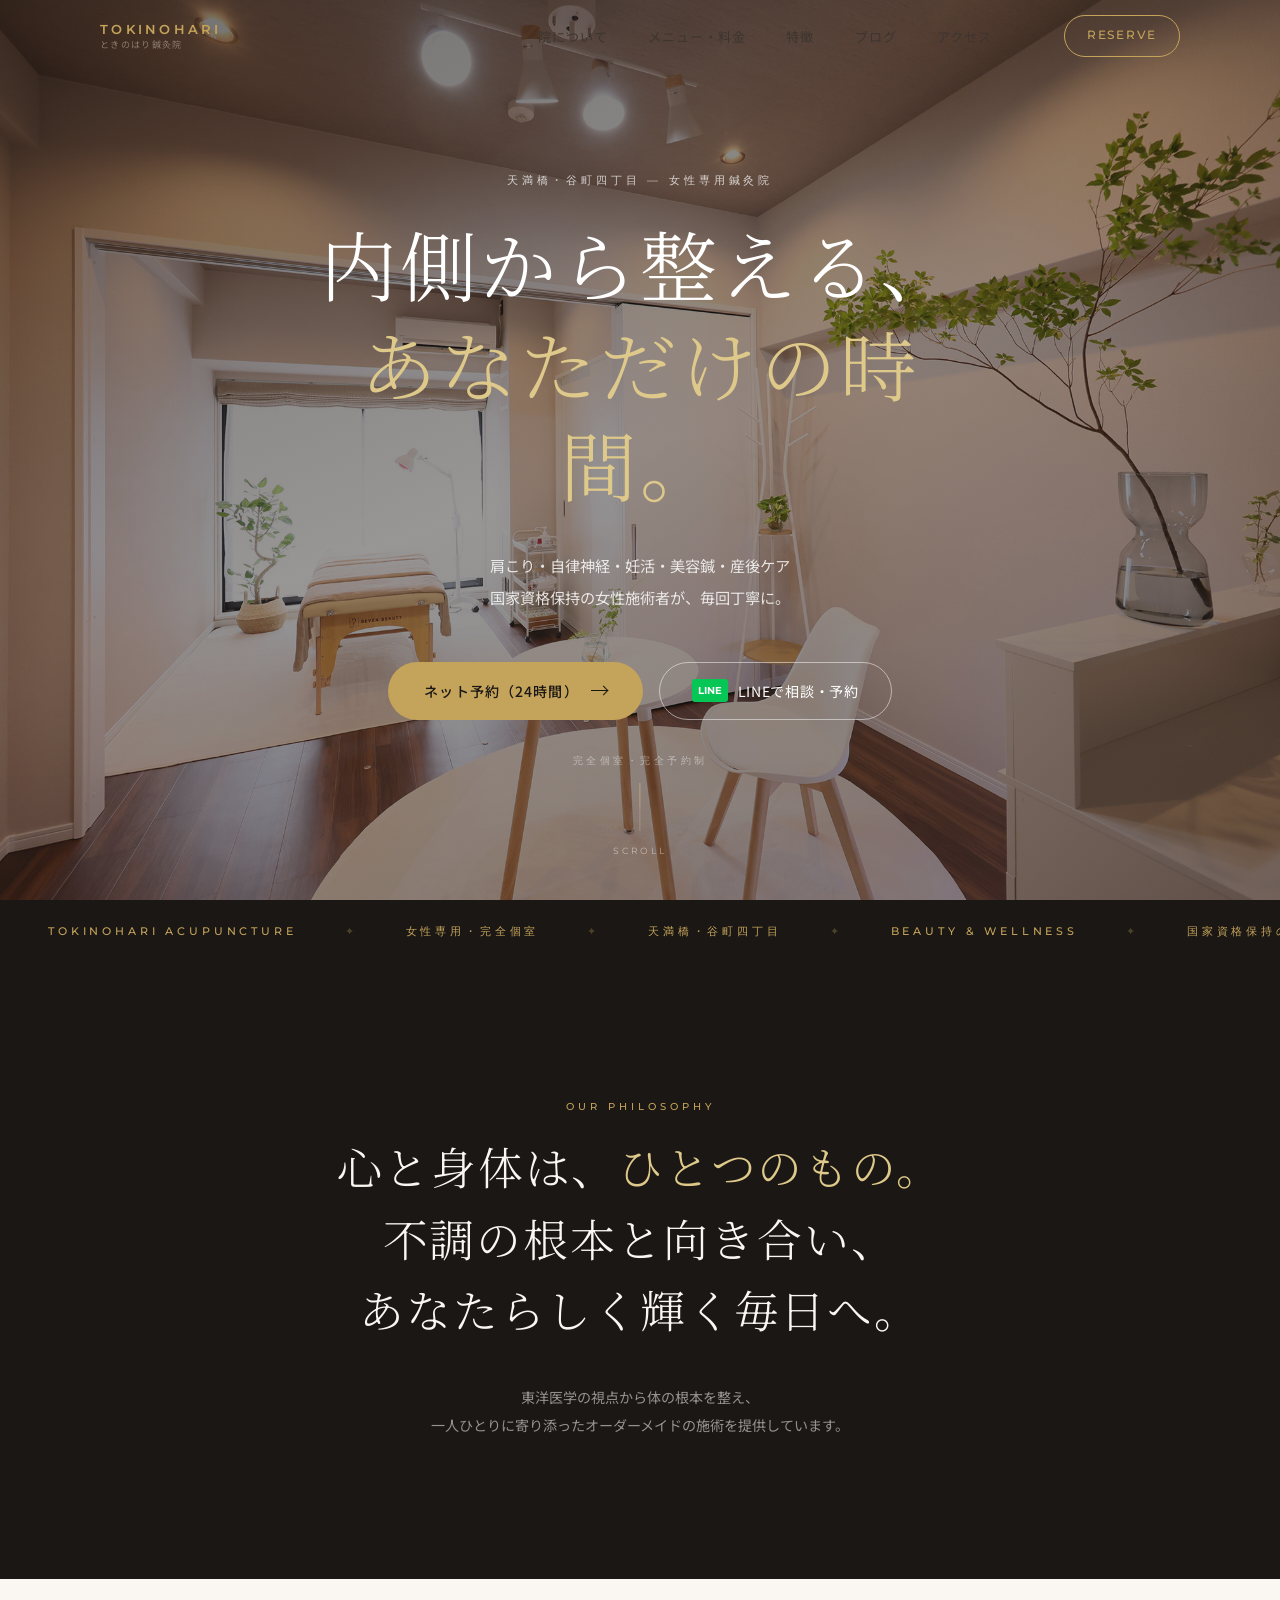
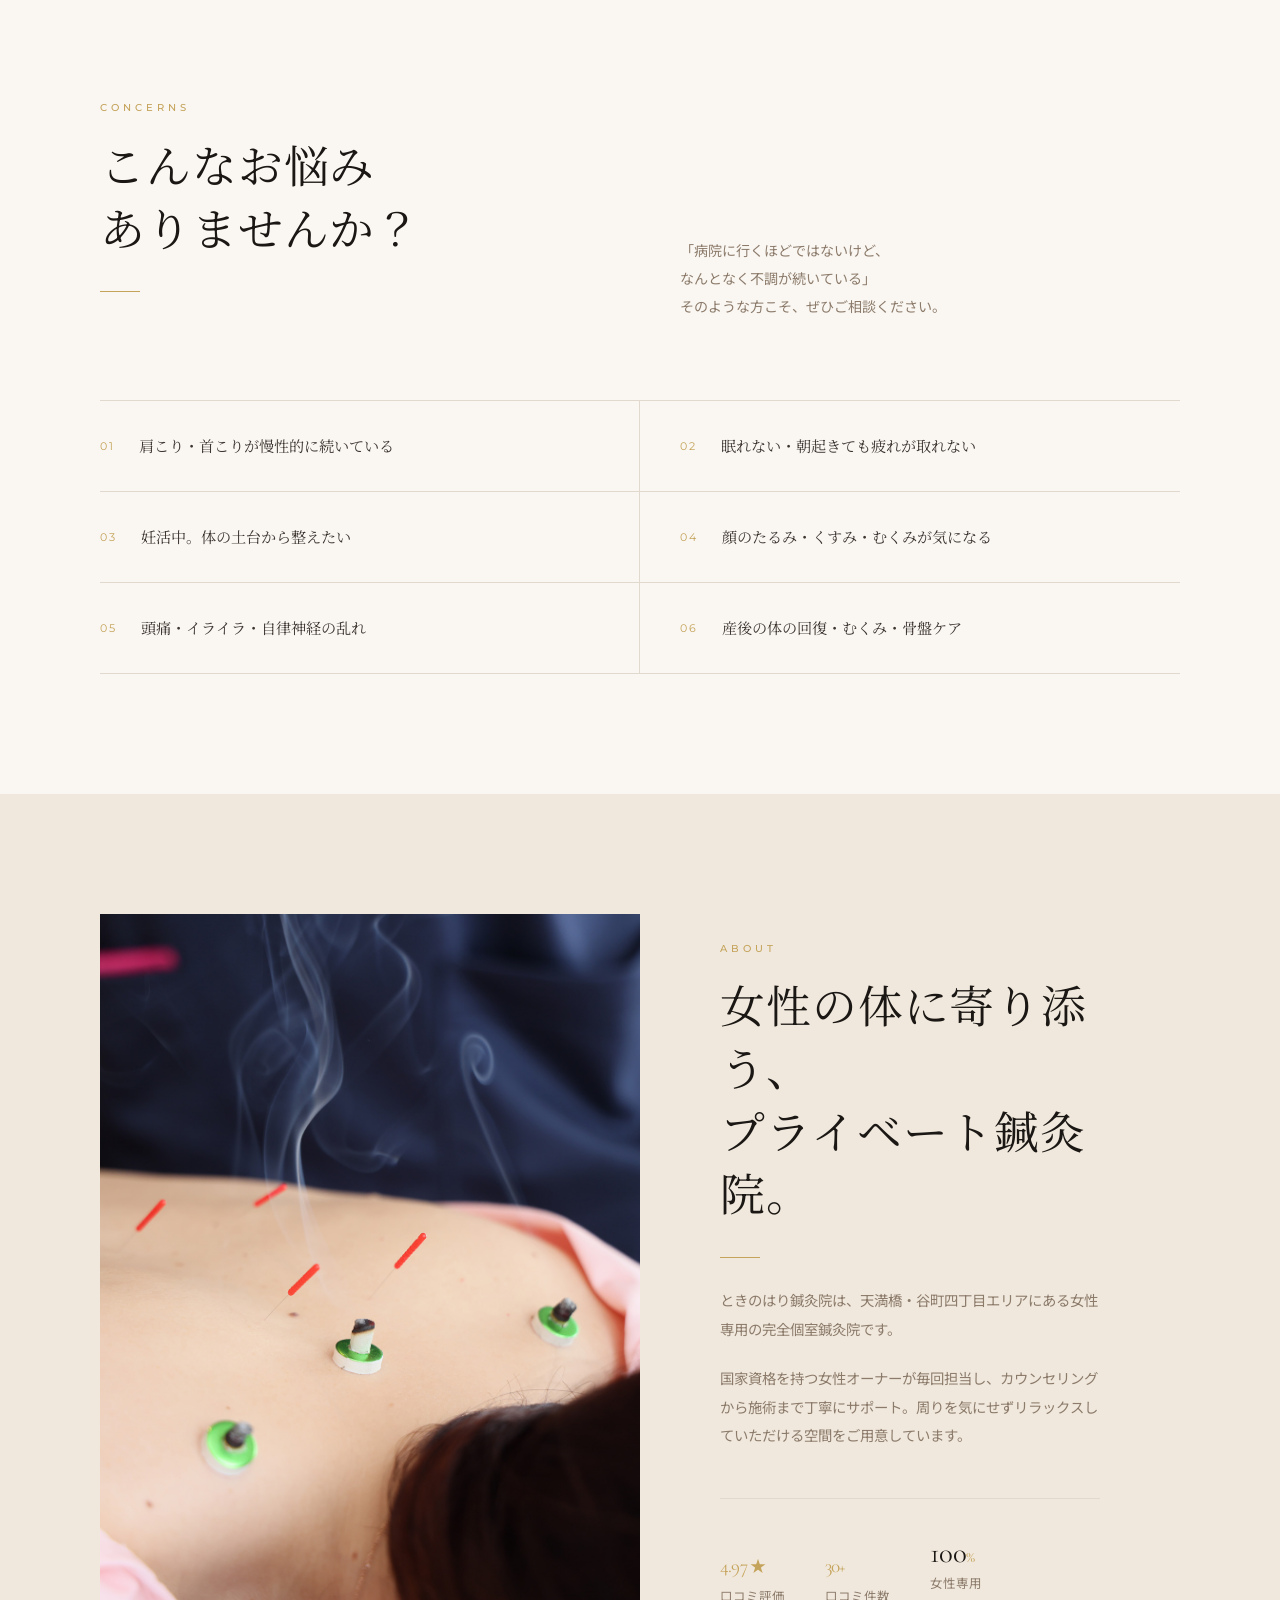
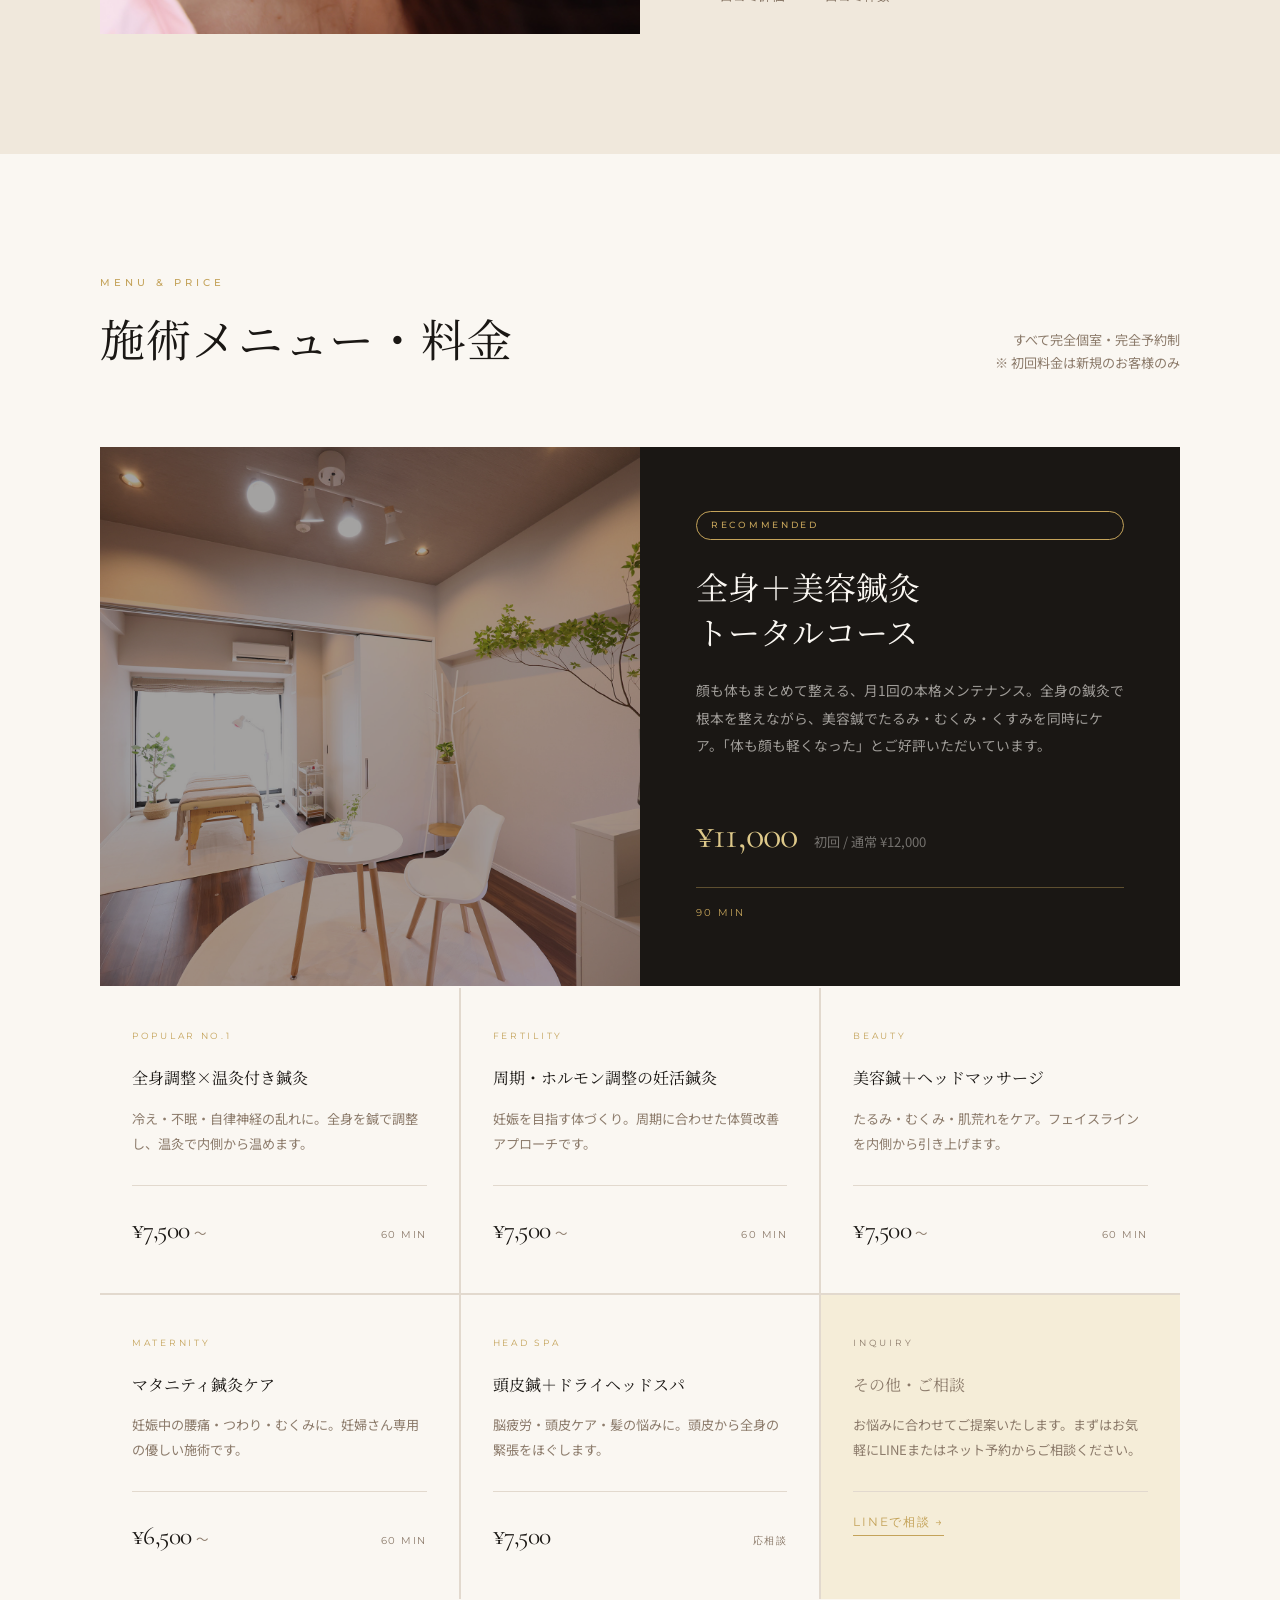
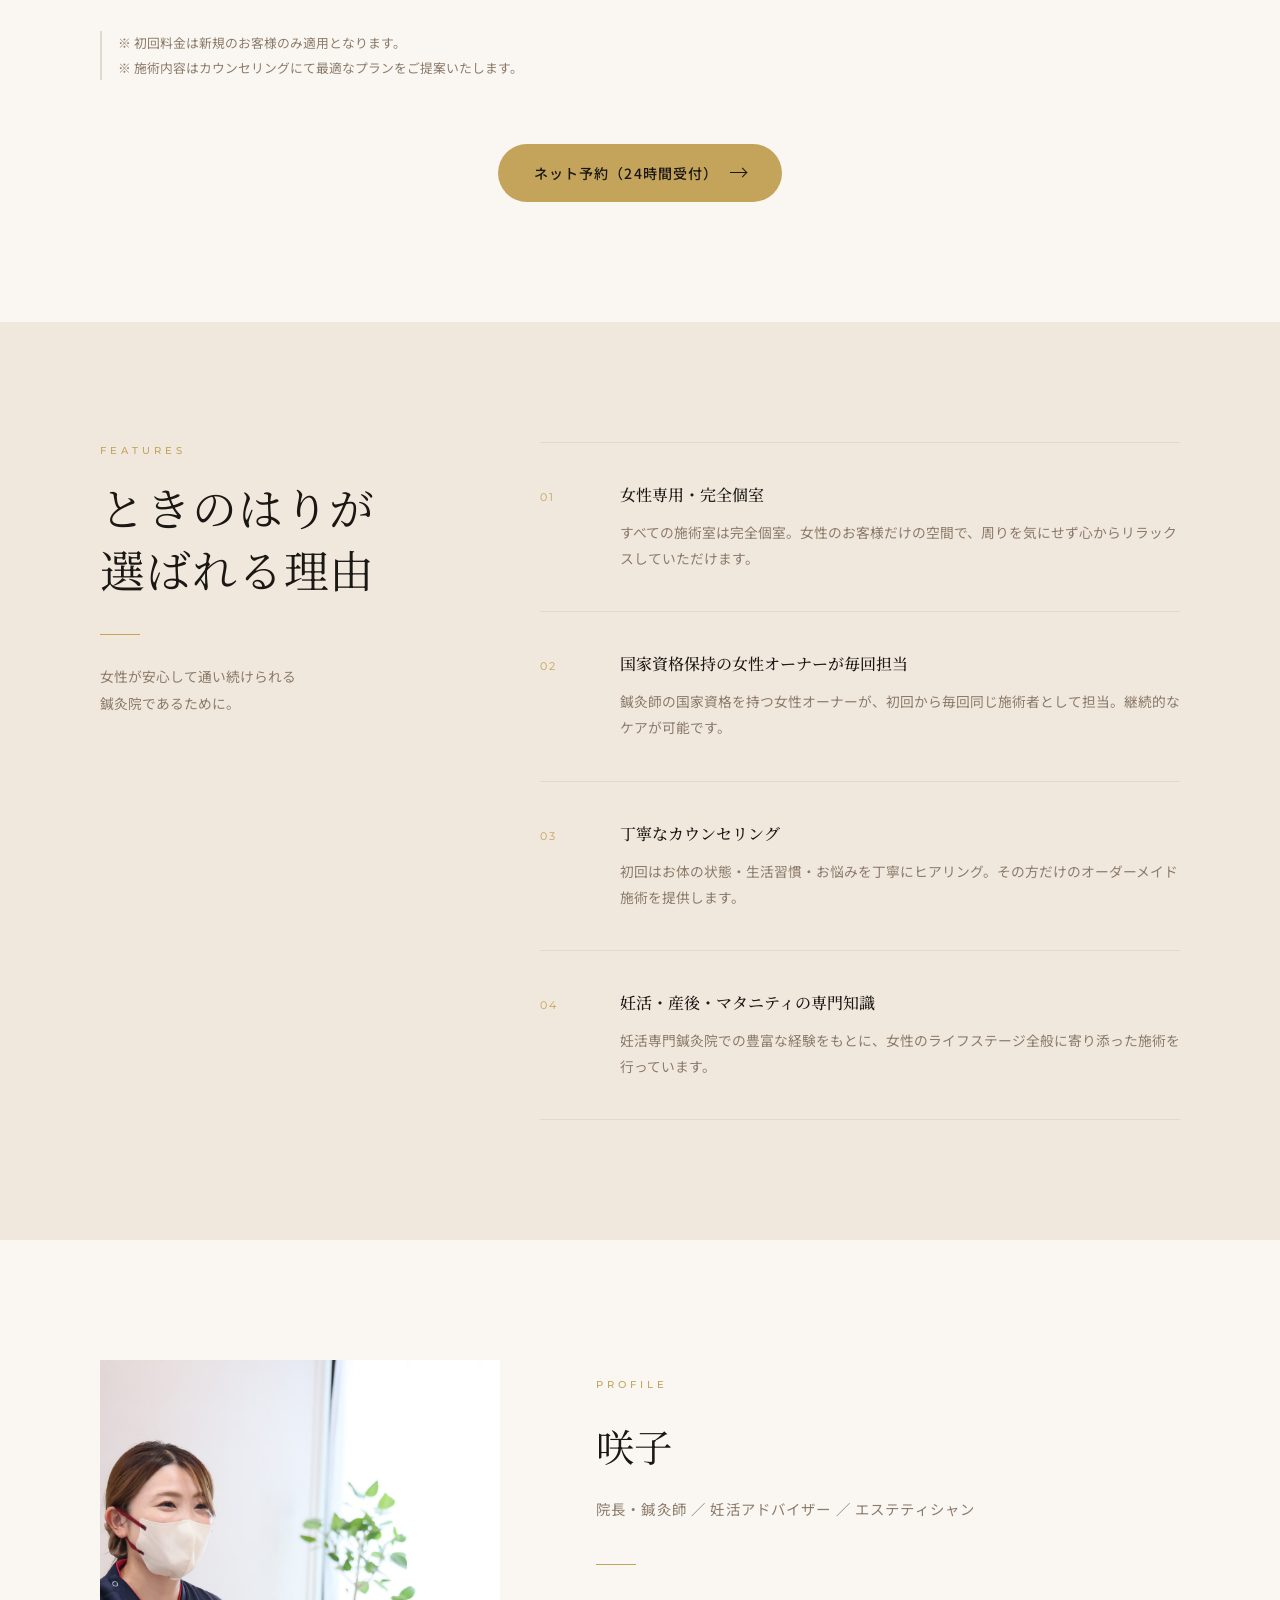
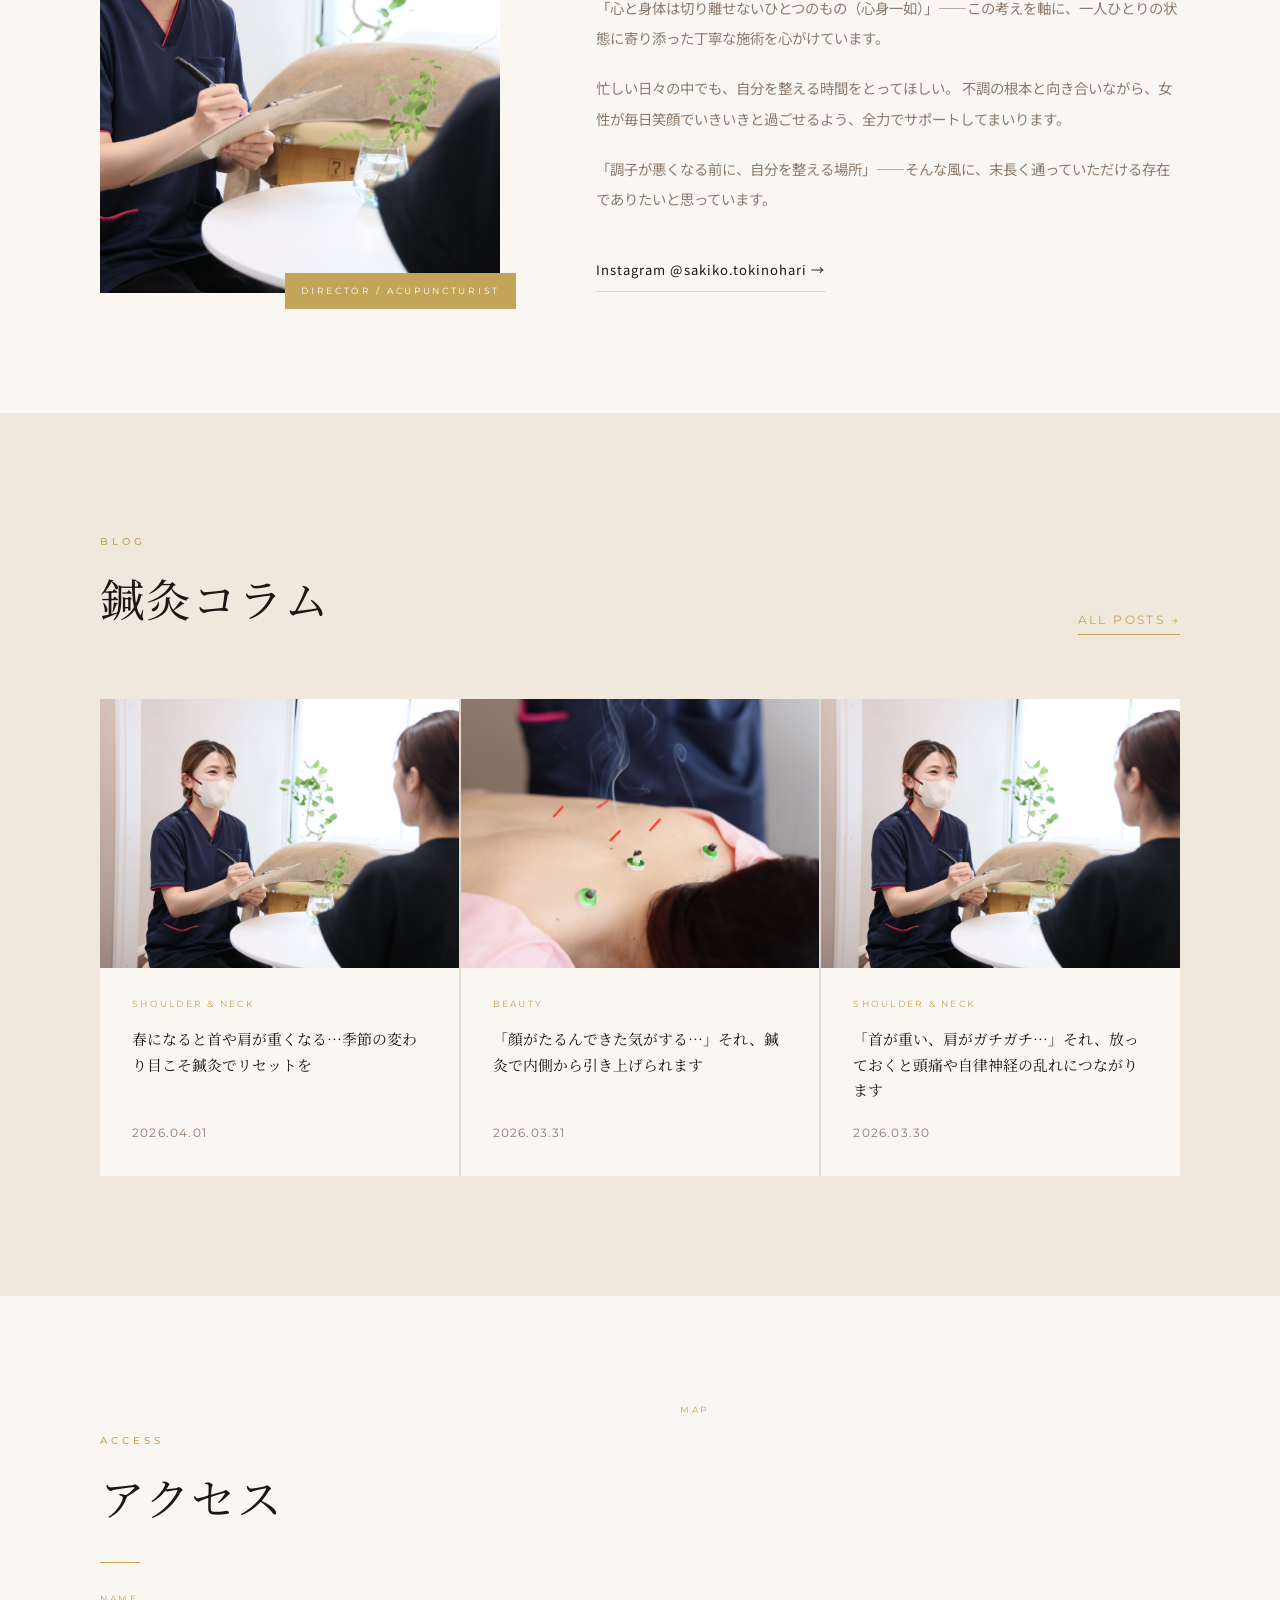
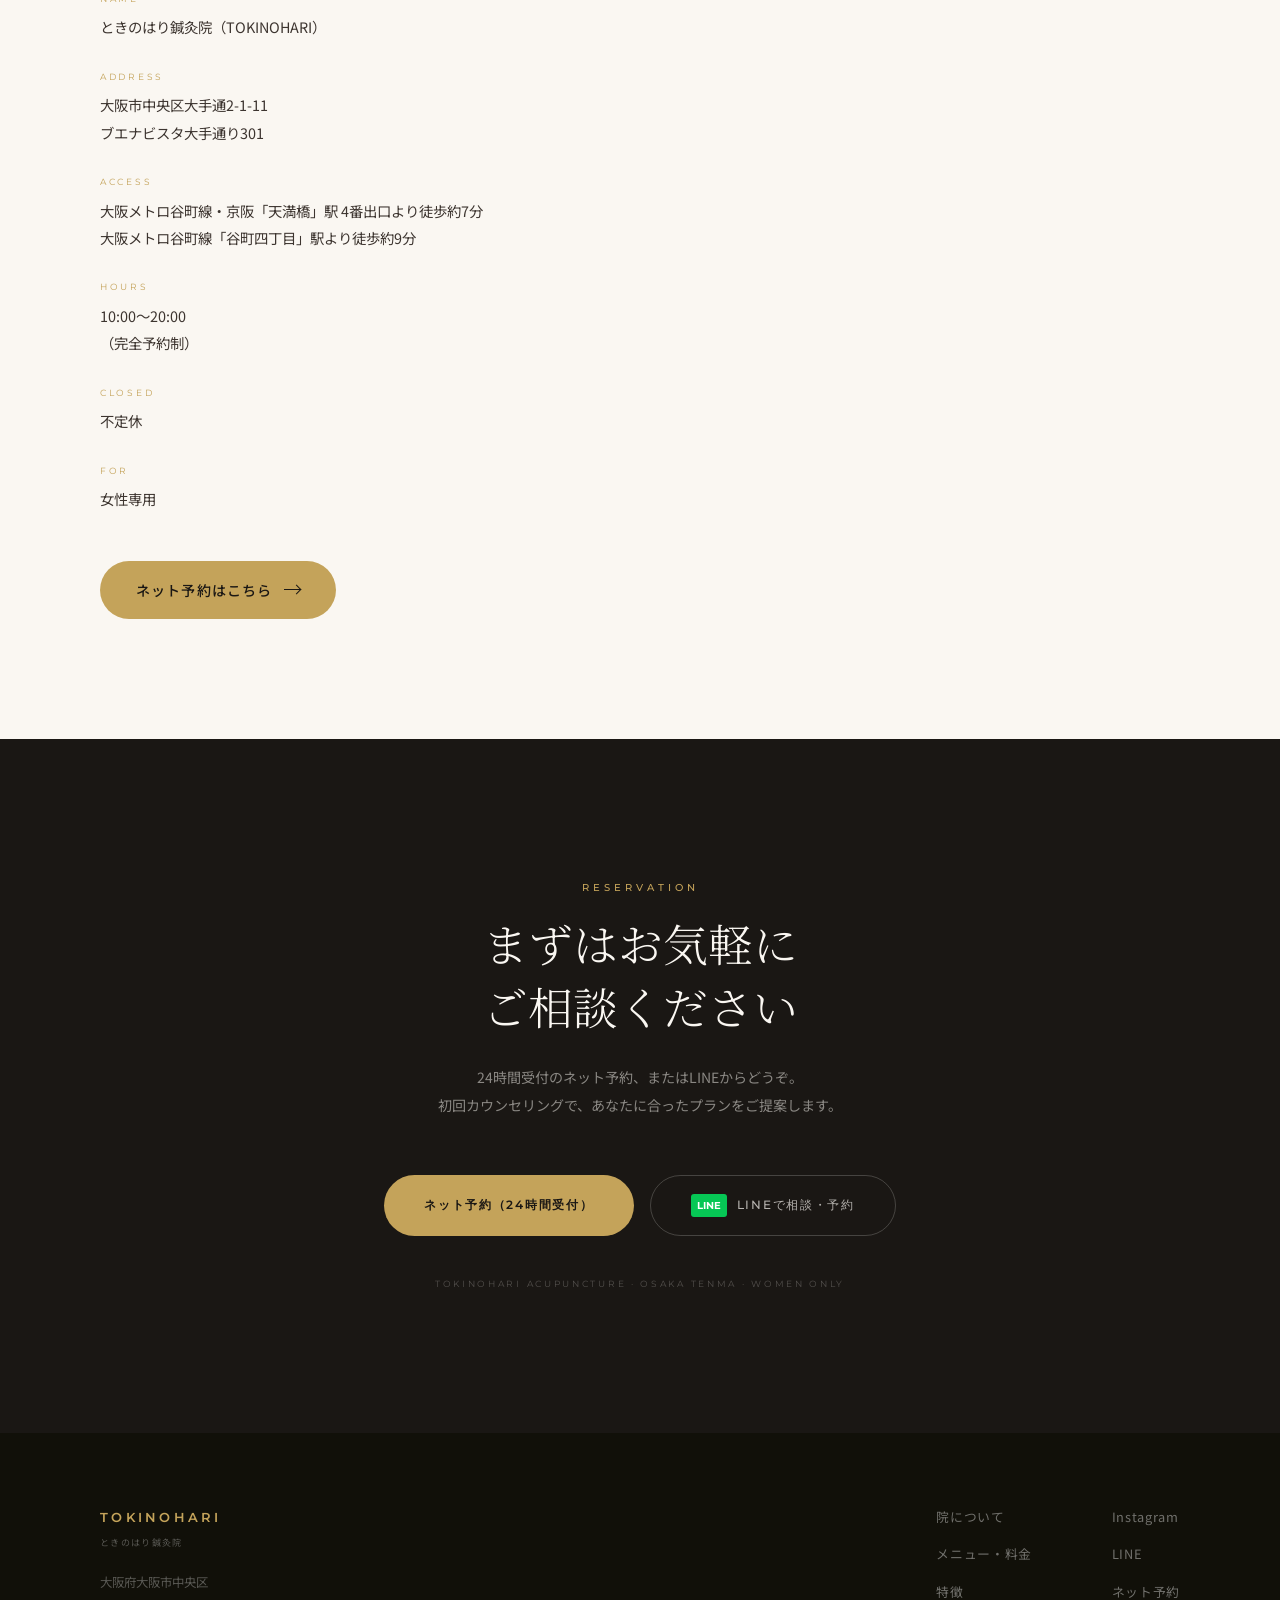
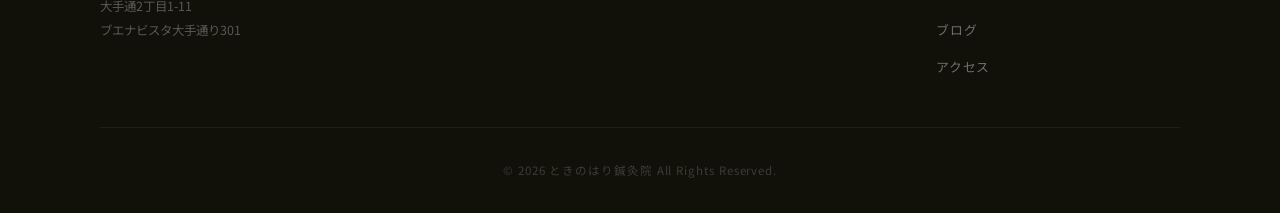
==== commit 4e23555c: "トップページのブログ最新記事を4/1版に更新 Co-Authored-By: Claude Sonnet 4.6 <noreply@anthropic.com>" ====
--- a/index.html
+++ b/index.html
@@ -66,10 +66,9 @@
           <li><a href="#features">特徴</a></li>
           <li><a href="#blog">ブログ</a></li>
           <li><a href="#access">アクセス</a></li>
-          <li><a href="corporate.html" style="color:var(--gold);">法人のお客様へ</a></li>
         </ul>
       </nav>
-      <a href="https://airrsv.net/tokinohari/calendar" target="_blank" rel="noopener" class="header-reserve">
+      <a href="https://beauty.hotpepper.jp/kr/slnH000764828/" target="_blank" rel="noopener" class="header-reserve">
         RESERVE
       </a>
       <button class="hamburger" id="hamburger" aria-label="メニュー">
@@ -84,7 +83,7 @@
       <a href="#features" class="sp-link">特徴</a>
       <a href="#blog" class="sp-link">ブログ</a>
       <a href="#access" class="sp-link">アクセス</a>
-      <a href="https://airrsv.net/tokinohari/calendar" target="_blank" rel="noopener" class="sp-link sp-reserve">ネット予約</a>
+      <a href="https://beauty.hotpepper.jp/kr/slnH000764828/" target="_blank" rel="noopener" class="sp-link sp-reserve">ネット予約</a>
     </nav>
   </header>
 
@@ -105,7 +104,7 @@
         国家資格保持の女性施術者が、毎回丁寧に。
       </p>
       <div class="hero-actions">
-        <a href="https://airrsv.net/tokinohari/calendar" target="_blank" rel="noopener" class="btn-primary">
+        <a href="https://beauty.hotpepper.jp/kr/slnH000764828/" target="_blank" rel="noopener" class="btn-primary">
           ネット予約（24時間）
           <span class="arrow"></span>
         </a>
@@ -345,7 +344,7 @@
       </p>
 
       <div class="menu-cta reveal">
-        <a href="https://airrsv.net/tokinohari/calendar" target="_blank" rel="noopener" class="btn-primary">
+        <a href="https://beauty.hotpepper.jp/kr/slnH000764828/" target="_blank" rel="noopener" class="btn-primary">
           ネット予約（24時間受付）
           <span class="arrow"></span>
         </a>
@@ -449,6 +448,30 @@
 
       <div class="blog-grid">
         <article class="blog-card reveal">
+          <a href="blog/kata-kori-20260401.html">
+            <div class="blog-img-wrap">
+              <img src="images/counseling.jpg" alt="春の首肩こり鍼灸" class="blog-img" loading="lazy">
+            </div>
+            <div class="blog-card-body">
+              <span class="blog-tag">SHOULDER &amp; NECK</span>
+              <h3>春になると首や肩が重くなる…季節の変わり目こそ鍼灸でリセットを</h3>
+              <p class="blog-date">2026.04.01</p>
+            </div>
+          </a>
+        </article>
+        <article class="blog-card reveal reveal-delay-1">
+          <a href="blog/biyoshin-20260331.html">
+            <div class="blog-img-wrap">
+              <img src="images/about.jpg" alt="美容鍼" class="blog-img" loading="lazy">
+            </div>
+            <div class="blog-card-body">
+              <span class="blog-tag">BEAUTY</span>
+              <h3>「顔がたるんできた気がする…」それ、鍼灸で内側から引き上げられます</h3>
+              <p class="blog-date">2026.03.31</p>
+            </div>
+          </a>
+        </article>
+        <article class="blog-card reveal reveal-delay-2">
           <a href="blog/kata-kori-20260330.html">
             <div class="blog-img-wrap">
               <img src="images/counseling.jpg" alt="首肩こり" class="blog-img" loading="lazy">
@@ -456,30 +479,6 @@
             <div class="blog-card-body">
               <span class="blog-tag">SHOULDER &amp; NECK</span>
               <h3>「首が重い、肩がガチガチ…」それ、放っておくと頭痛や自律神経の乱れにつながります</h3>
-              <p class="blog-date">2026.03.30</p>
-            </div>
-          </a>
-        </article>
-        <article class="blog-card reveal reveal-delay-1">
-          <a href="blog/jiritsushinkei-20260330.html">
-            <div class="blog-img-wrap">
-              <img src="images/room.jpg" alt="自律神経" class="blog-img" loading="lazy">
-            </div>
-            <div class="blog-card-body">
-              <span class="blog-tag">AUTONOMIC NERVOUS</span>
-              <h3>眠れない・疲れが抜けない…それ、自律神経の乱れかもしれません</h3>
-              <p class="blog-date">2026.03.30</p>
-            </div>
-          </a>
-        </article>
-        <article class="blog-card reveal reveal-delay-2">
-          <a href="blog/ninkatsu-20260330.html">
-            <div class="blog-img-wrap">
-              <img src="images/interior.jpg" alt="妊活" class="blog-img" loading="lazy">
-            </div>
-            <div class="blog-card-body">
-              <span class="blog-tag">FERTILITY</span>
-              <h3>「なかなか授からない」と感じたら。妊活に鍼灸が選ばれる理由</h3>
               <p class="blog-date">2026.03.30</p>
             </div>
           </a>
@@ -507,13 +506,13 @@
               大阪メトロ谷町線「谷町四丁目」駅より徒歩約9分
             </dd>
             <dt>HOURS</dt>
-            <dd>10:00〜20:00（完全予約制）</dd>
+            <dd>10:00〜20:00<br>（完全予約制）</dd>
             <dt>CLOSED</dt>
             <dd>不定休</dd>
             <dt>FOR</dt>
             <dd>女性専用</dd>
           </dl>
-          <a href="https://airrsv.net/tokinohari/calendar" target="_blank" rel="noopener" class="btn-primary reveal reveal-delay-3">
+          <a href="https://beauty.hotpepper.jp/kr/slnH000764828/" target="_blank" rel="noopener" class="btn-primary reveal reveal-delay-3">
             ネット予約はこちら
             <span class="arrow"></span>
           </a>
@@ -541,7 +540,7 @@
         初回カウンセリングで、あなたに合ったプランをご提案します。
       </p>
       <div class="cta-actions reveal reveal-delay-3">
-        <a href="https://airrsv.net/tokinohari/calendar" target="_blank" rel="noopener" class="btn-cta-primary">
+        <a href="https://beauty.hotpepper.jp/kr/slnH000764828/" target="_blank" rel="noopener" class="btn-cta-primary">
           ネット予約（24時間受付）
         </a>
         <a href="https://lin.ee/5tpBmgf" target="_blank" rel="noopener" class="btn-cta-secondary">
@@ -572,12 +571,11 @@
           <a href="#features">特徴</a>
           <a href="#blog">ブログ</a>
           <a href="#access">アクセス</a>
-          <a href="corporate.html" style="color:var(--gold);">法人のお客様へ</a>
         </nav>
         <div class="footer-sns">
           <a href="https://www.instagram.com/sakiko.tokinohari/" target="_blank" rel="noopener">Instagram</a>
           <a href="https://lin.ee/5tpBmgf" target="_blank" rel="noopener">LINE</a>
-          <a href="https://airrsv.net/tokinohari/calendar" target="_blank" rel="noopener">ネット予約</a>
+          <a href="https://beauty.hotpepper.jp/kr/slnH000764828/" target="_blank" rel="noopener">ネット予約</a>
         </div>
       </div>
       <p class="footer-copy">&copy; 2026 ときのはり鍼灸院 All Rights Reserved.</p>
@@ -586,7 +584,7 @@
 
   <!-- Float Buttons (mobile) -->
   <div class="float-btns">
-    <a href="https://airrsv.net/tokinohari/calendar" target="_blank" rel="noopener" class="float-btn float-btn-air">
+    <a href="https://beauty.hotpepper.jp/kr/slnH000764828/" target="_blank" rel="noopener" class="float-btn float-btn-air">
       ネット予約
     </a>
     <a href="https://lin.ee/5tpBmgf" target="_blank" rel="noopener" class="float-btn float-btn-line">
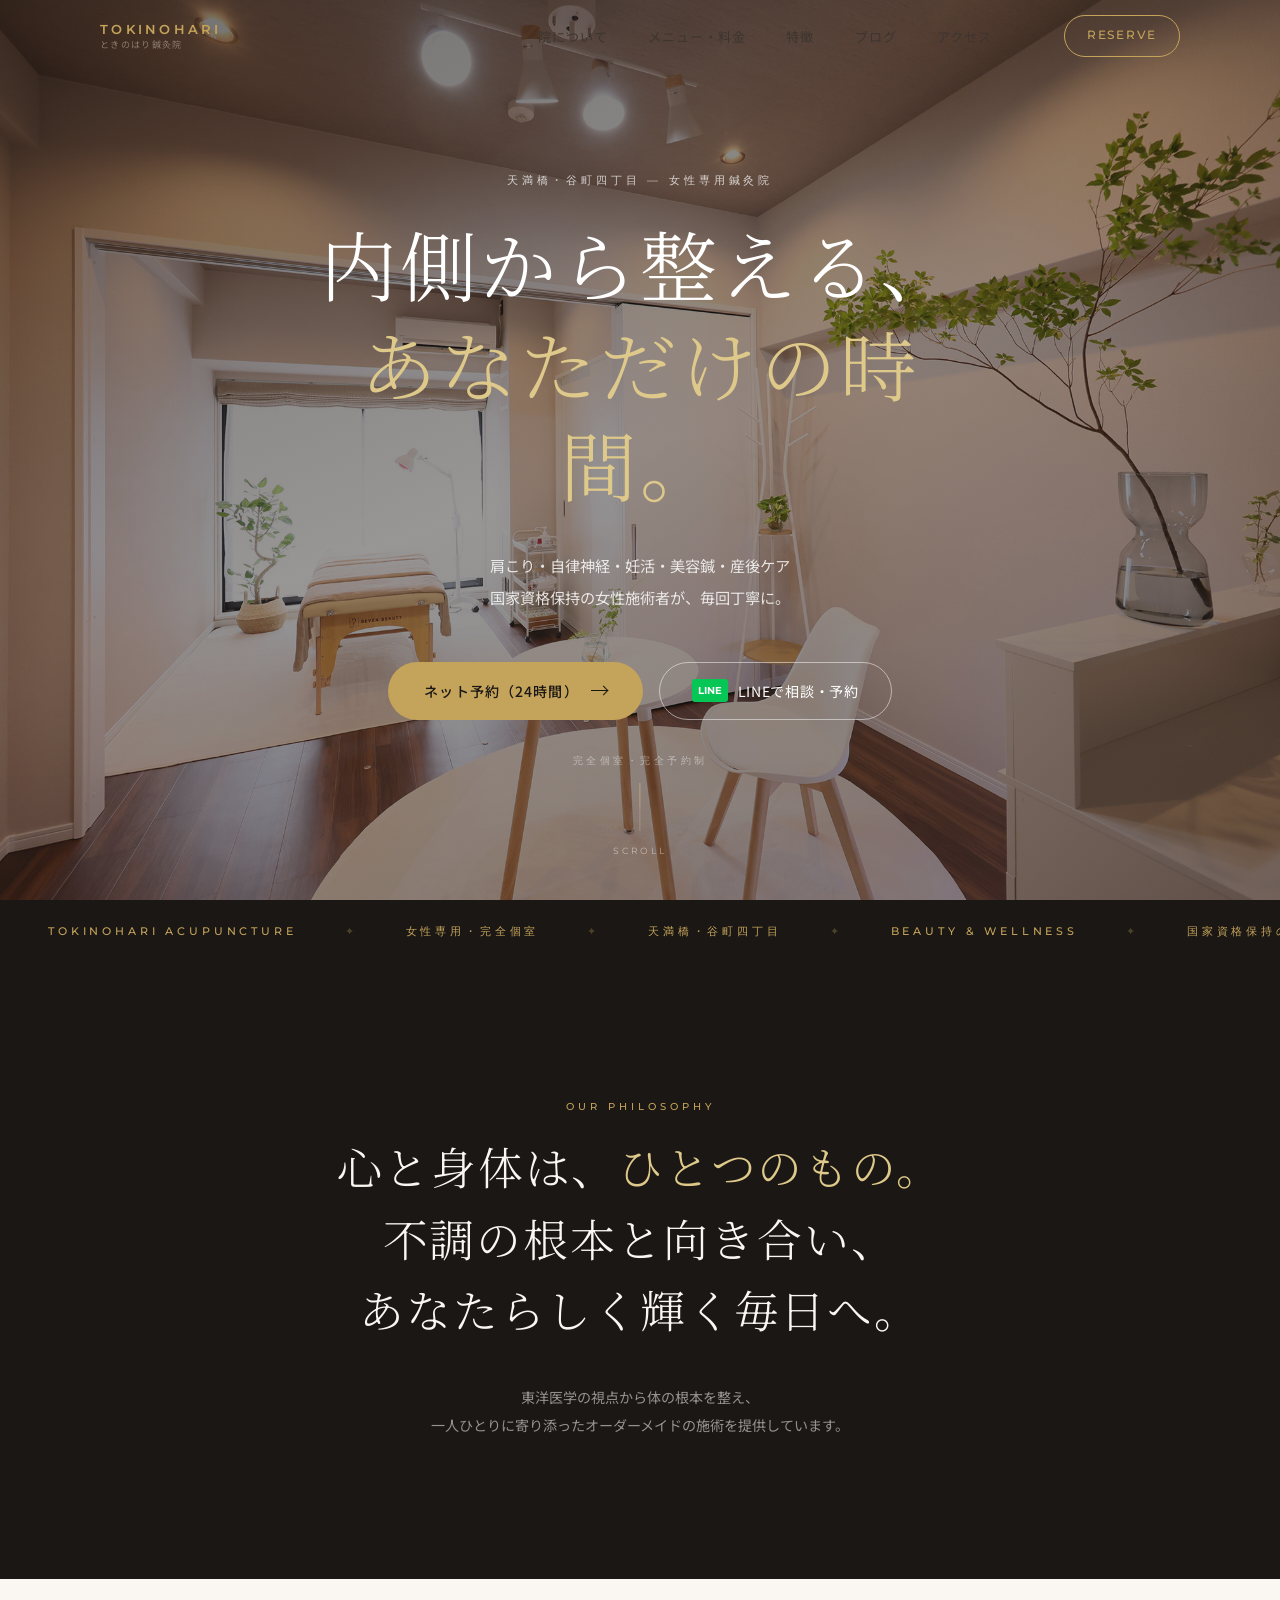
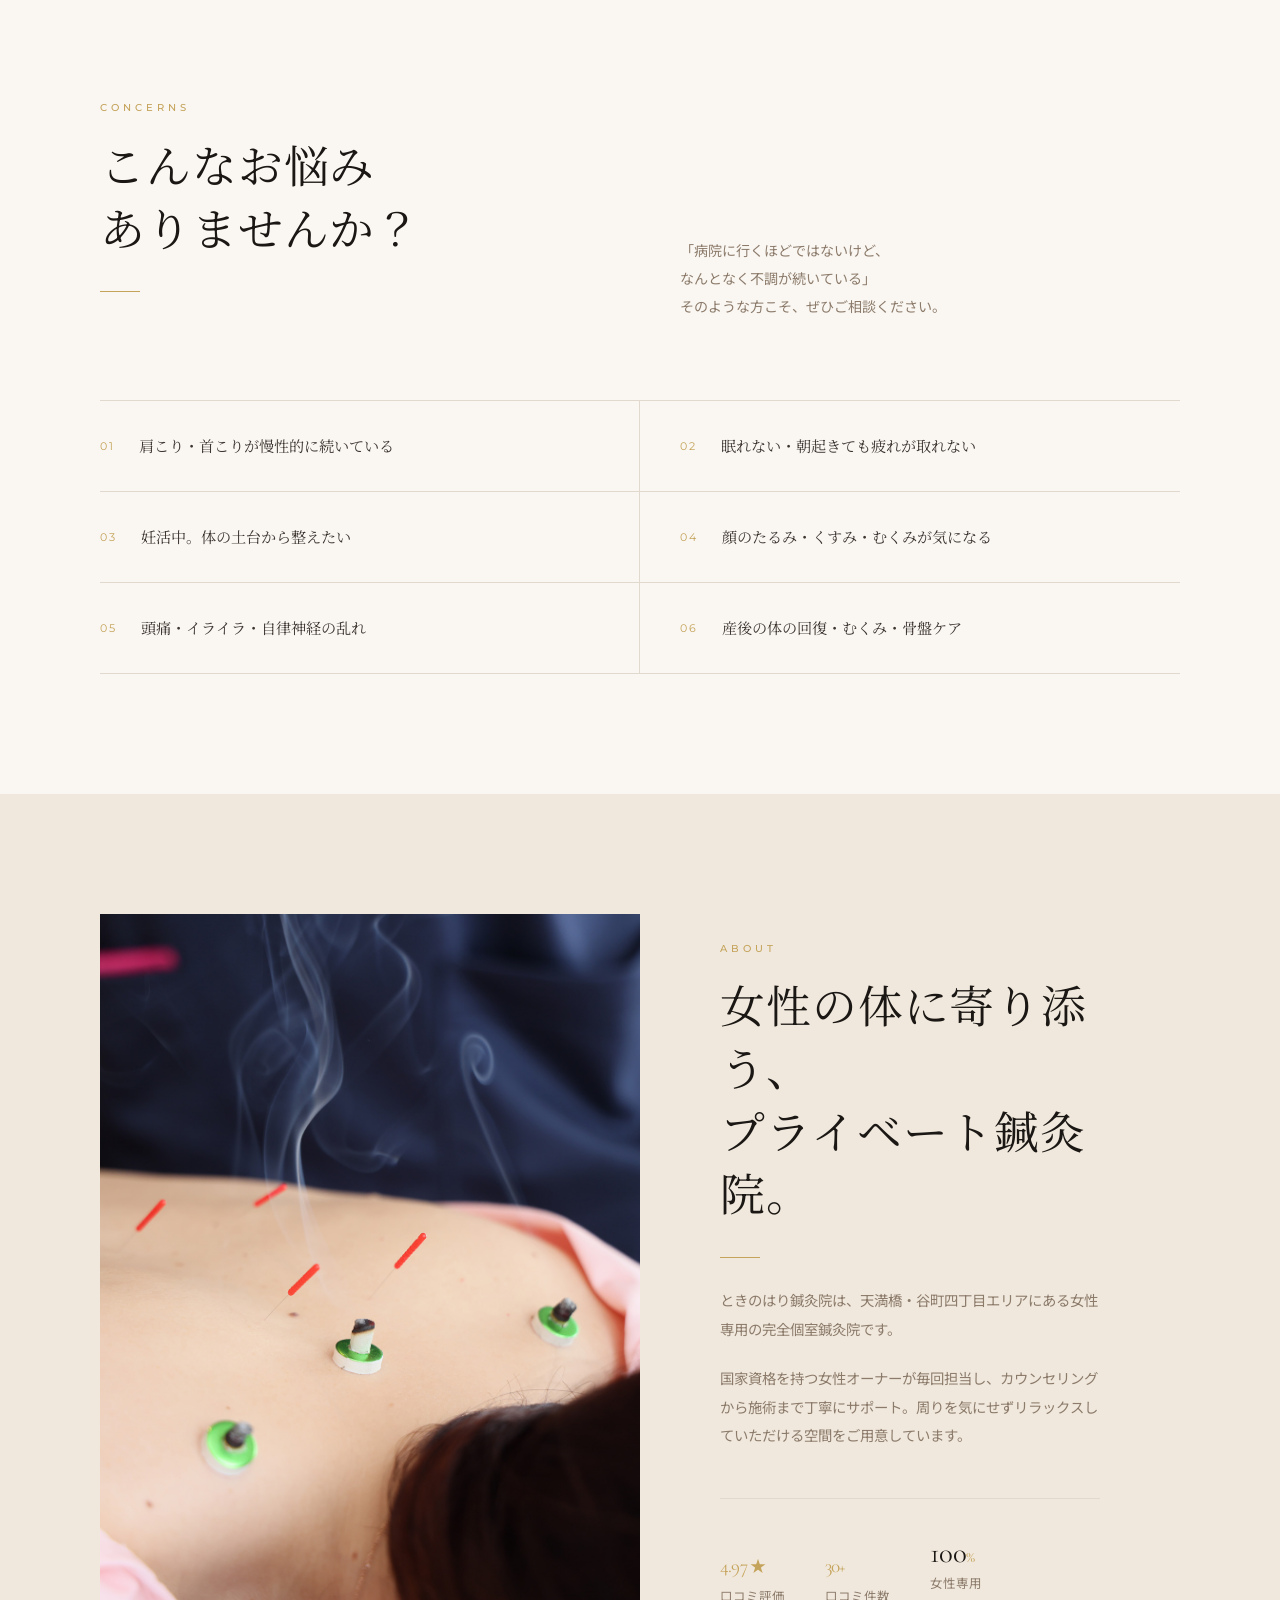
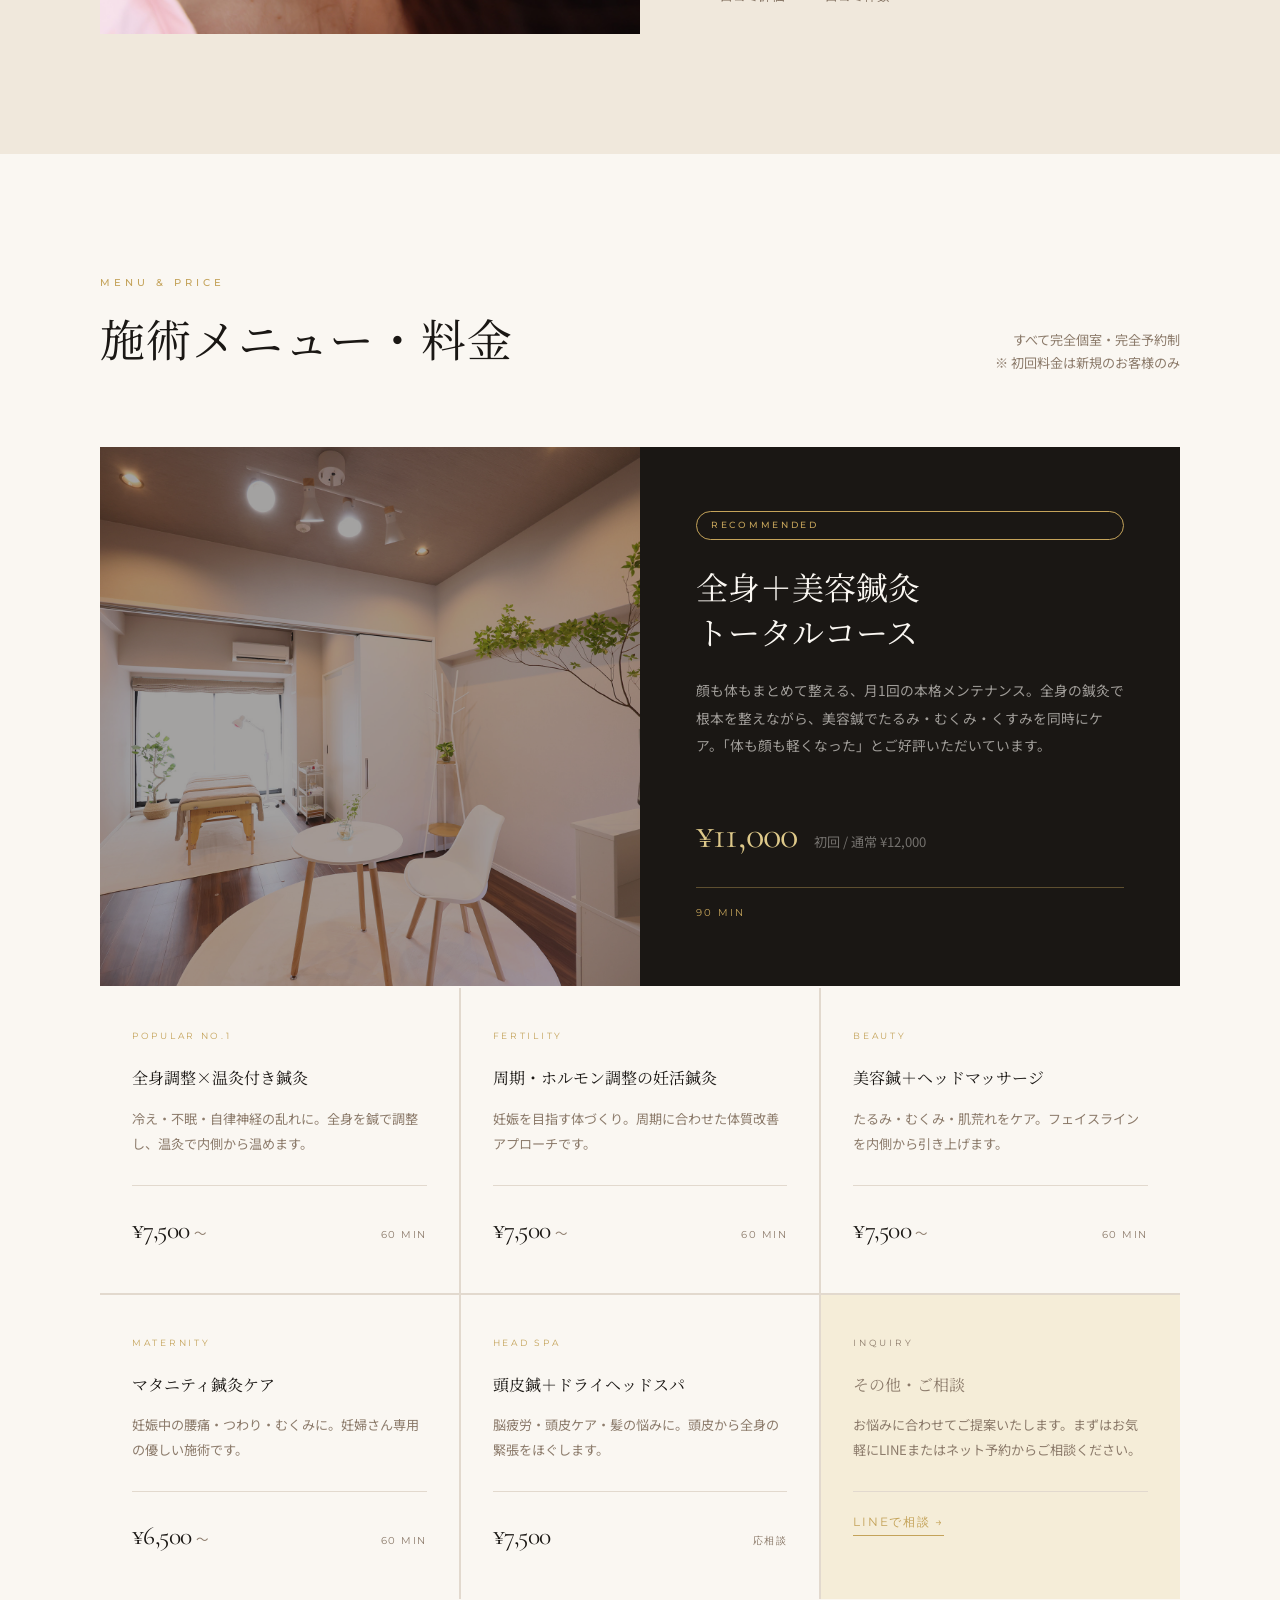
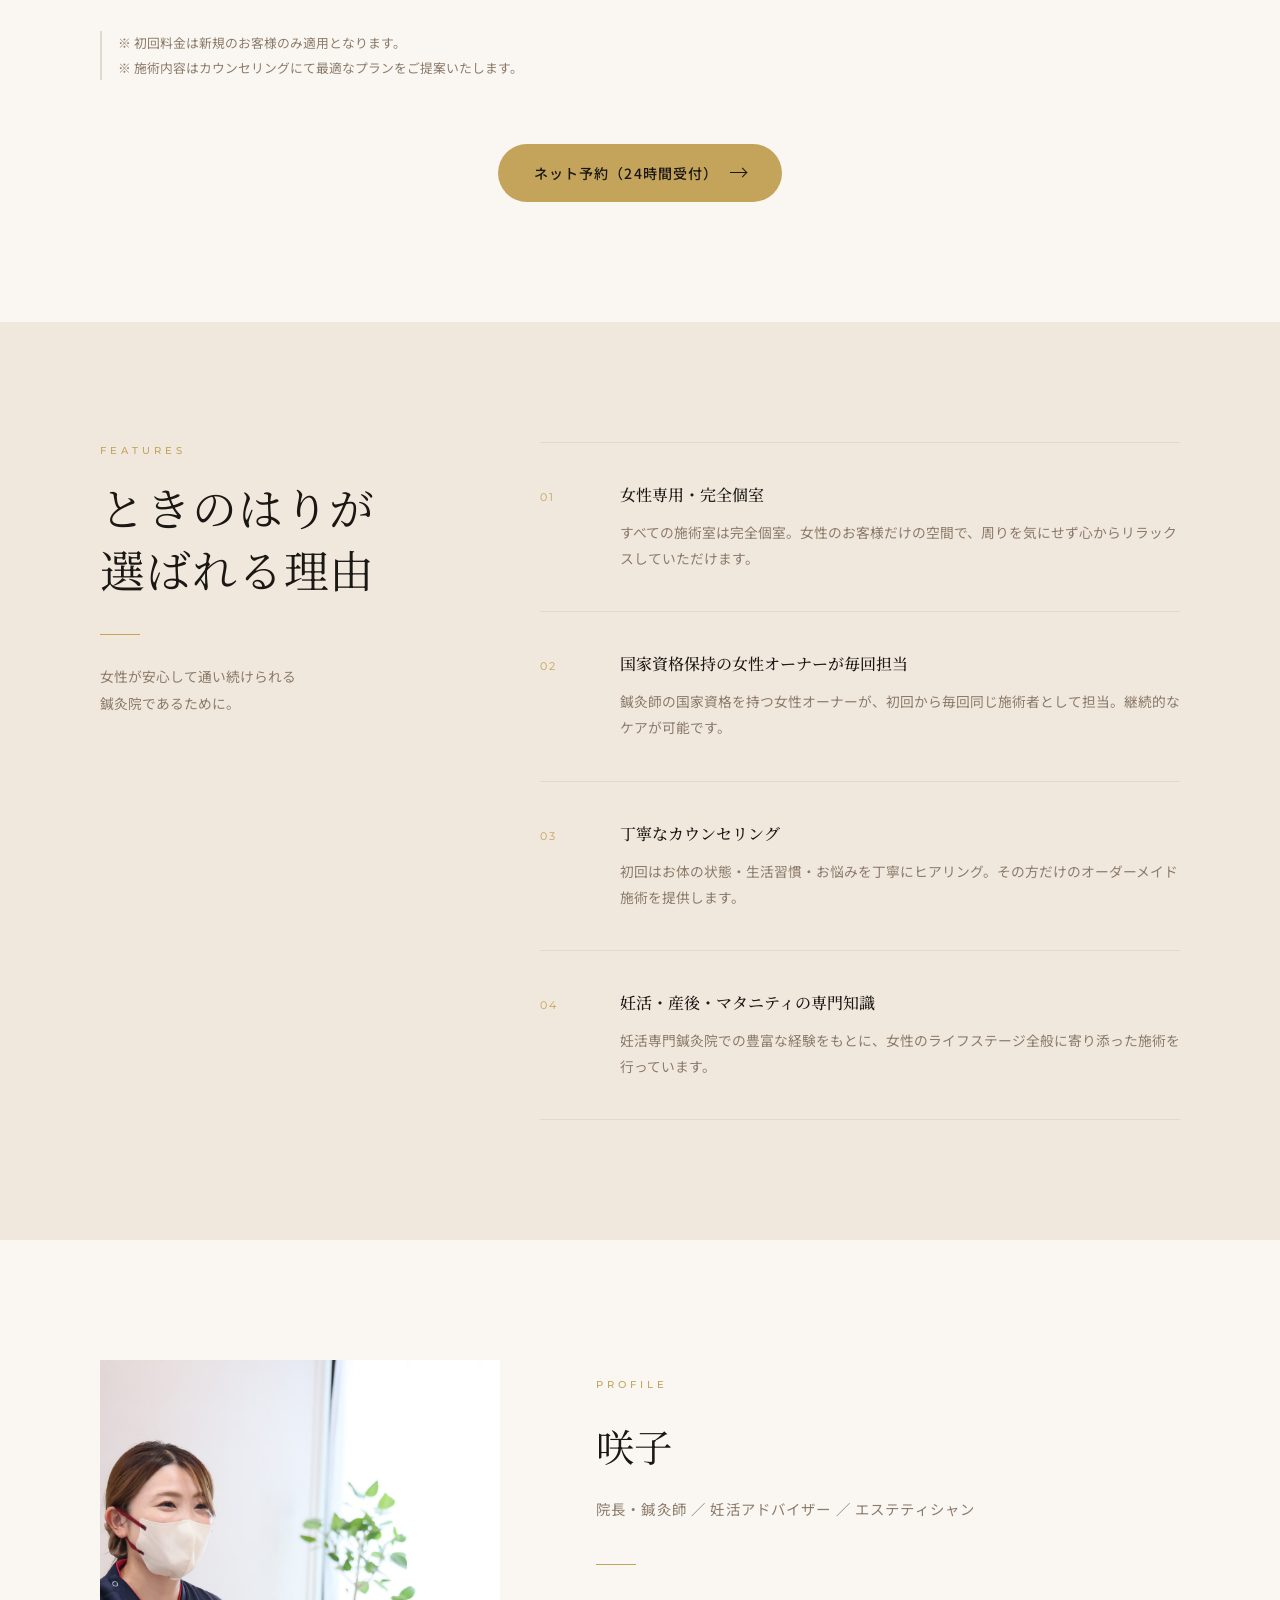
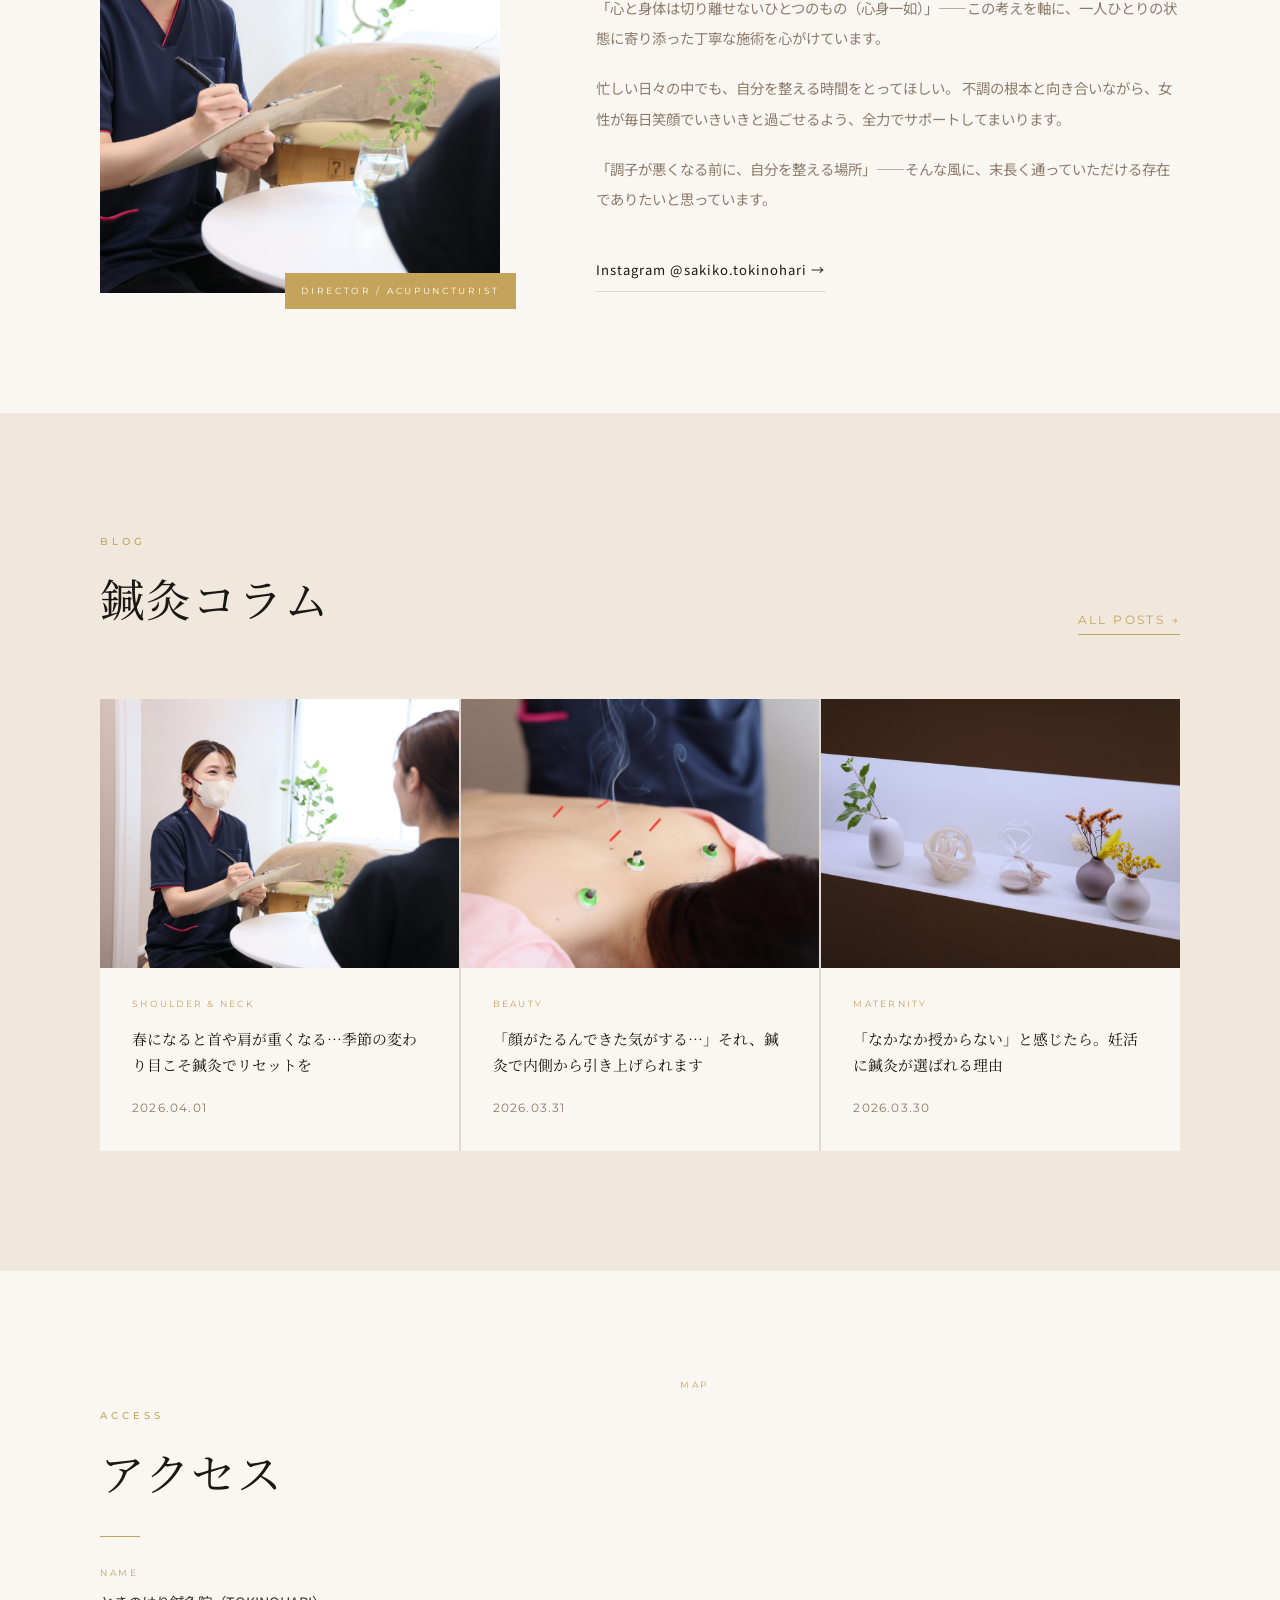
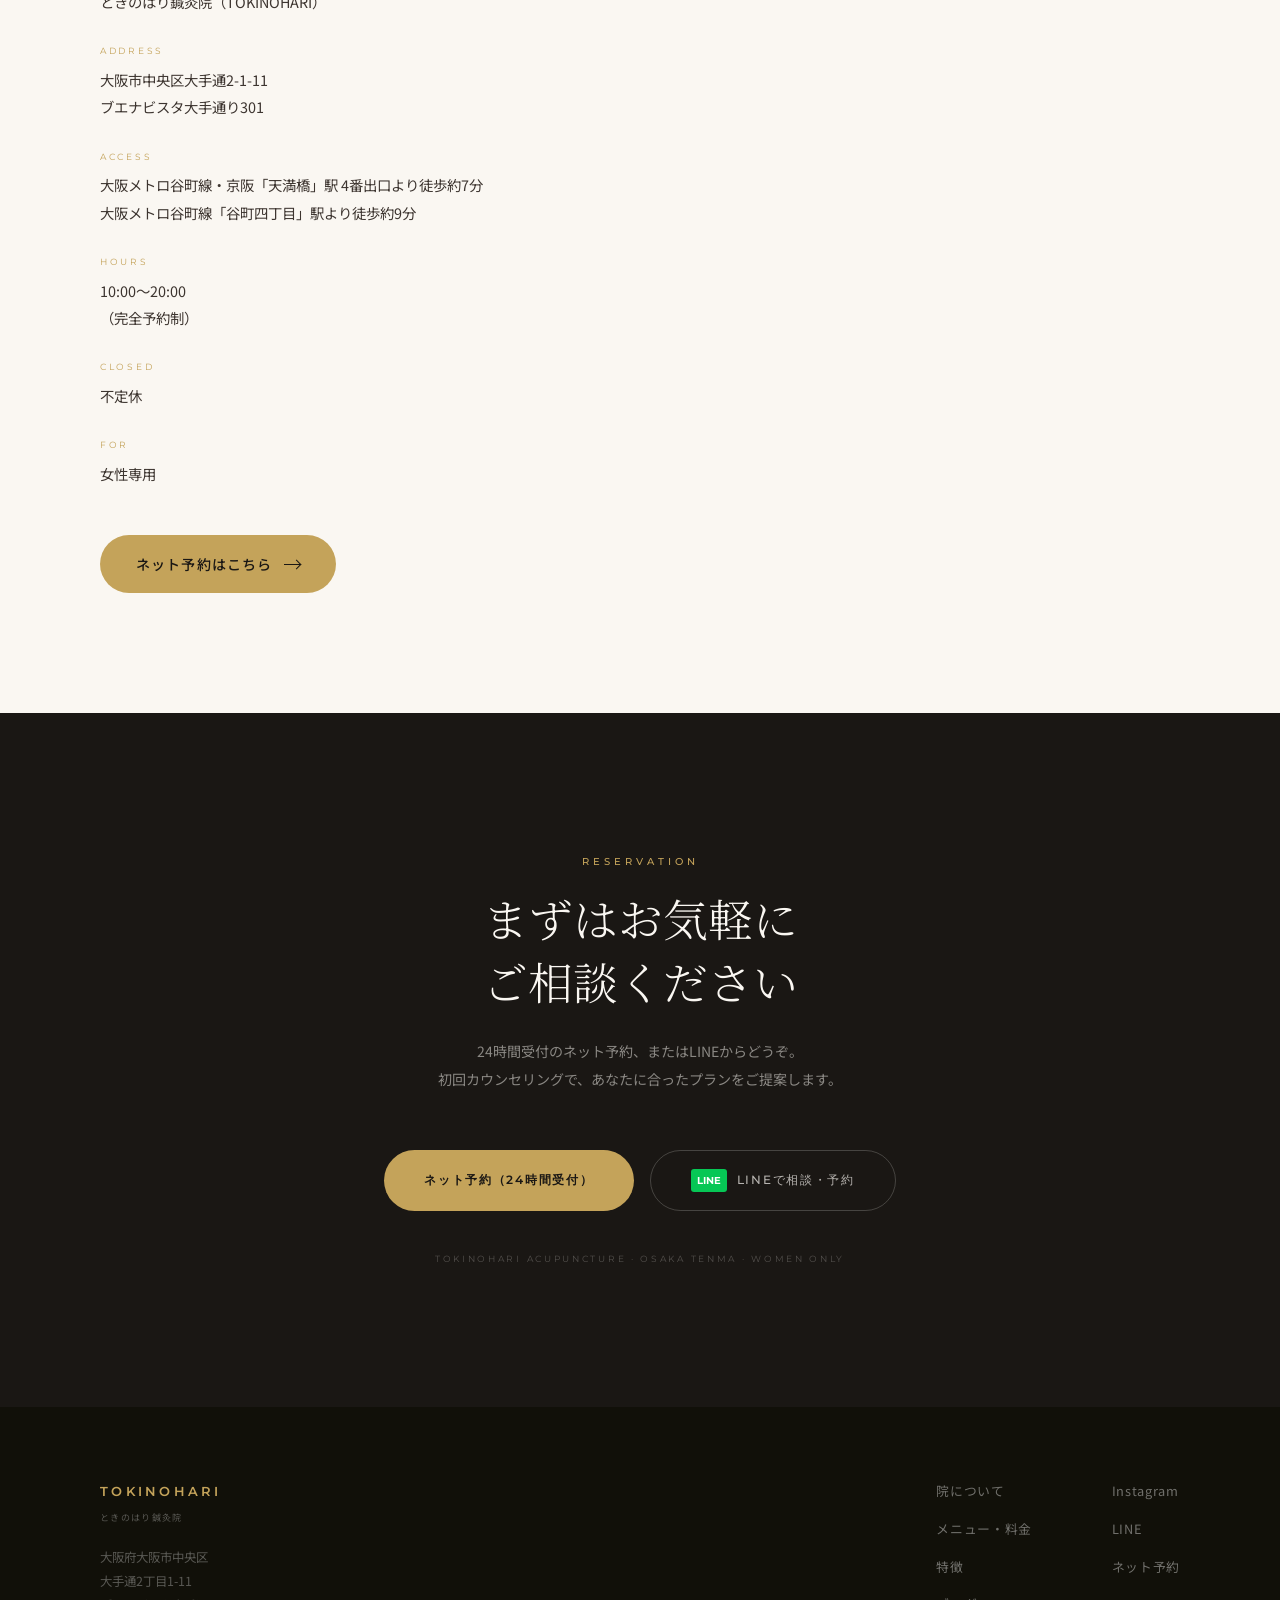
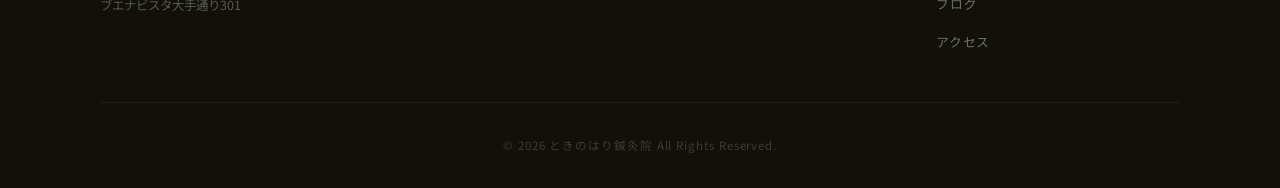
==== commit 9775dcbe: "ブログをposts.json一元管理に変更・自動描画化 新記事追加時はposts.jsonに追記するだけで トップ最新3件・ブログ一覧の両方に自動反映される  Co-Authored-By: Clau" ====
--- a/index.html
+++ b/index.html
@@ -446,44 +446,7 @@
         <a href="blog/index.html" class="blog-all-link">ALL POSTS →</a>
       </div>
 
-      <div class="blog-grid">
-        <article class="blog-card reveal">
-          <a href="blog/kata-kori-20260401.html">
-            <div class="blog-img-wrap">
-              <img src="images/counseling.jpg" alt="春の首肩こり鍼灸" class="blog-img" loading="lazy">
-            </div>
-            <div class="blog-card-body">
-              <span class="blog-tag">SHOULDER &amp; NECK</span>
-              <h3>春になると首や肩が重くなる…季節の変わり目こそ鍼灸でリセットを</h3>
-              <p class="blog-date">2026.04.01</p>
-            </div>
-          </a>
-        </article>
-        <article class="blog-card reveal reveal-delay-1">
-          <a href="blog/biyoshin-20260331.html">
-            <div class="blog-img-wrap">
-              <img src="images/about.jpg" alt="美容鍼" class="blog-img" loading="lazy">
-            </div>
-            <div class="blog-card-body">
-              <span class="blog-tag">BEAUTY</span>
-              <h3>「顔がたるんできた気がする…」それ、鍼灸で内側から引き上げられます</h3>
-              <p class="blog-date">2026.03.31</p>
-            </div>
-          </a>
-        </article>
-        <article class="blog-card reveal reveal-delay-2">
-          <a href="blog/kata-kori-20260330.html">
-            <div class="blog-img-wrap">
-              <img src="images/counseling.jpg" alt="首肩こり" class="blog-img" loading="lazy">
-            </div>
-            <div class="blog-card-body">
-              <span class="blog-tag">SHOULDER &amp; NECK</span>
-              <h3>「首が重い、肩がガチガチ…」それ、放っておくと頭痛や自律神経の乱れにつながります</h3>
-              <p class="blog-date">2026.03.30</p>
-            </div>
-          </a>
-        </article>
-      </div>
+      <div class="blog-grid" id="home-blog-grid"></div>
     </div>
   </section>
 
@@ -593,5 +556,30 @@
   </div>
 
   <script src="js/main.js"></script>
+  <script>
+    fetch('blog/posts.json')
+      .then(r => r.json())
+      .then(posts => {
+        const grid = document.getElementById('home-blog-grid');
+        const delays = ['', ' reveal-delay-1', ' reveal-delay-2'];
+        posts.slice(0, 3).forEach((post, i) => {
+          const el = document.createElement('article');
+          el.className = 'blog-card reveal' + delays[i];
+          el.innerHTML =
+            '<a href="blog/' + post.file + '">' +
+              '<div class="blog-img-wrap">' +
+                '<img src="images/' + post.image + '" alt="' + post.alt + '" class="blog-img" loading="lazy">' +
+              '</div>' +
+              '<div class="blog-card-body">' +
+                '<span class="blog-tag">' + post.tagEn + '</span>' +
+                '<h3>' + post.title + '</h3>' +
+                '<p class="blog-date">' + post.dateLabel + '</p>' +
+              '</div>' +
+            '</a>';
+          grid.appendChild(el);
+          if (window._revealObserver) window._revealObserver.observe(el);
+        });
+      });
+  </script>
 </body>
 </html>
